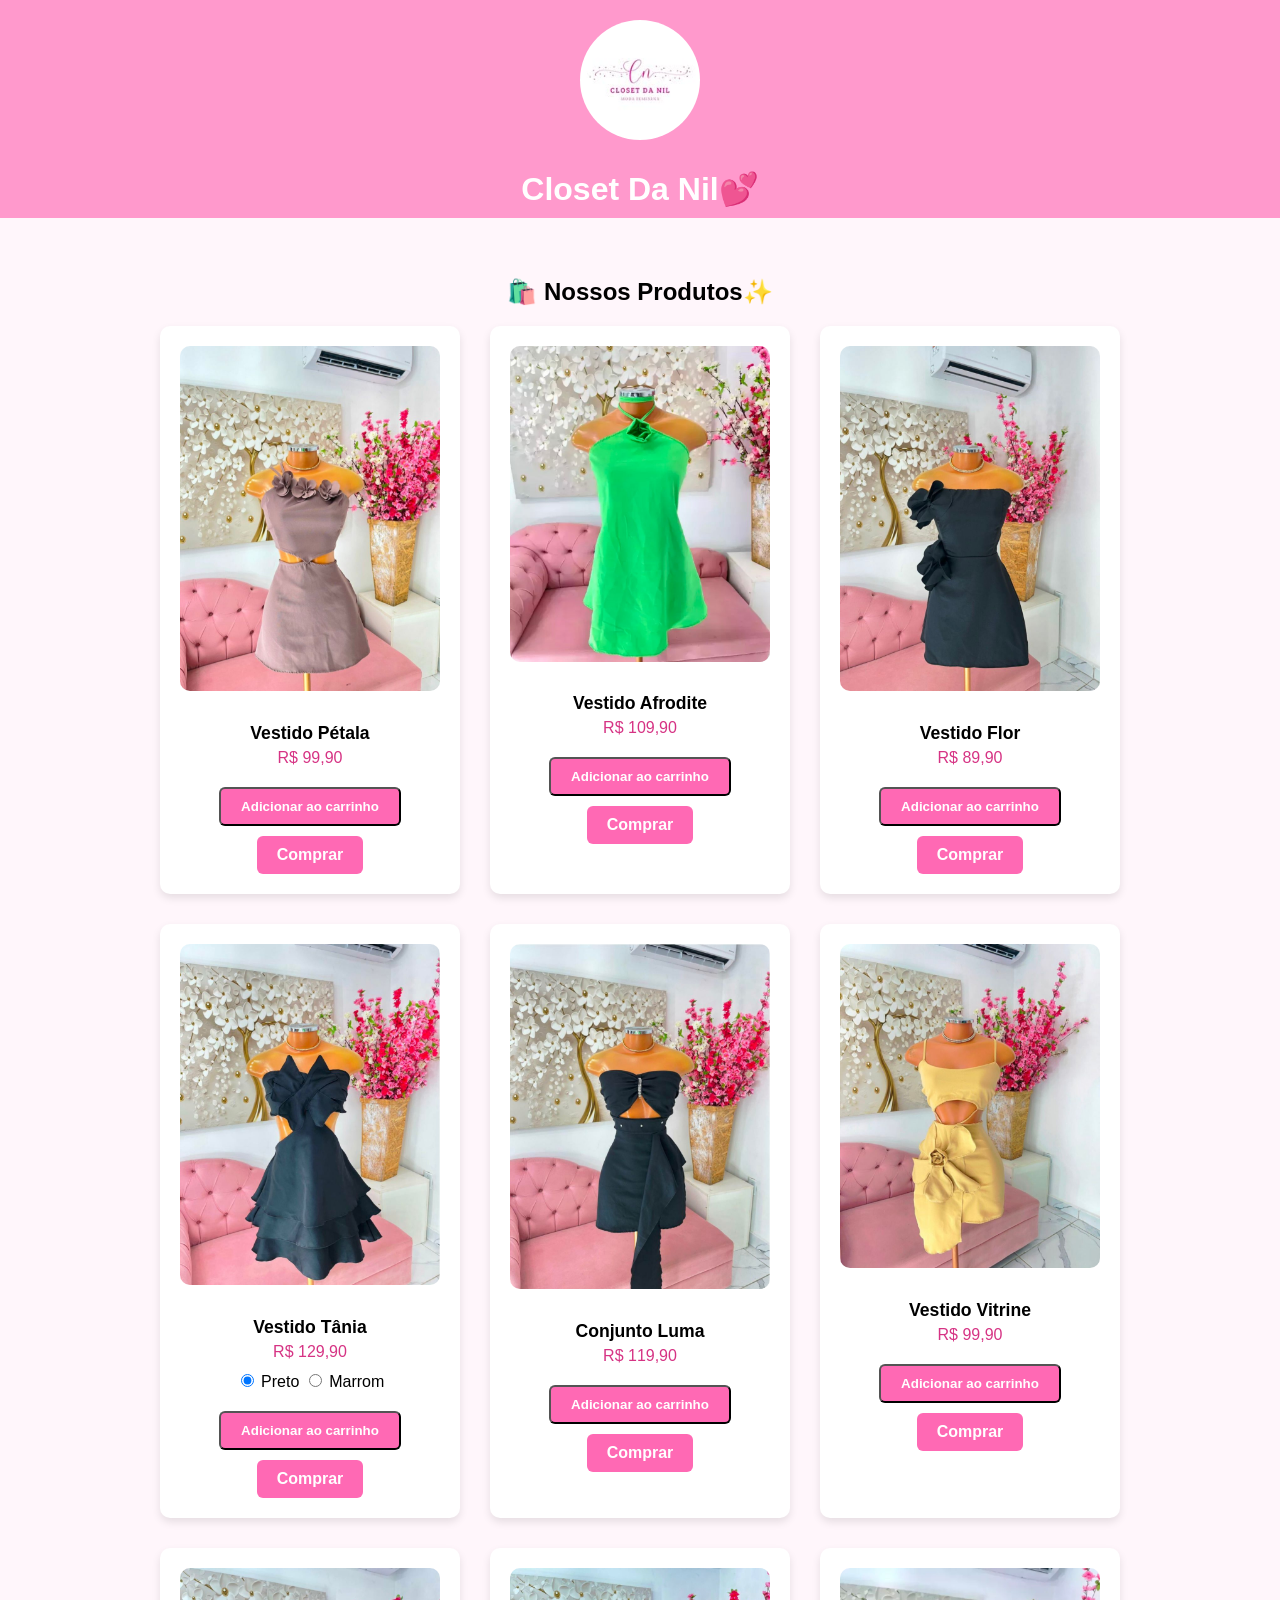
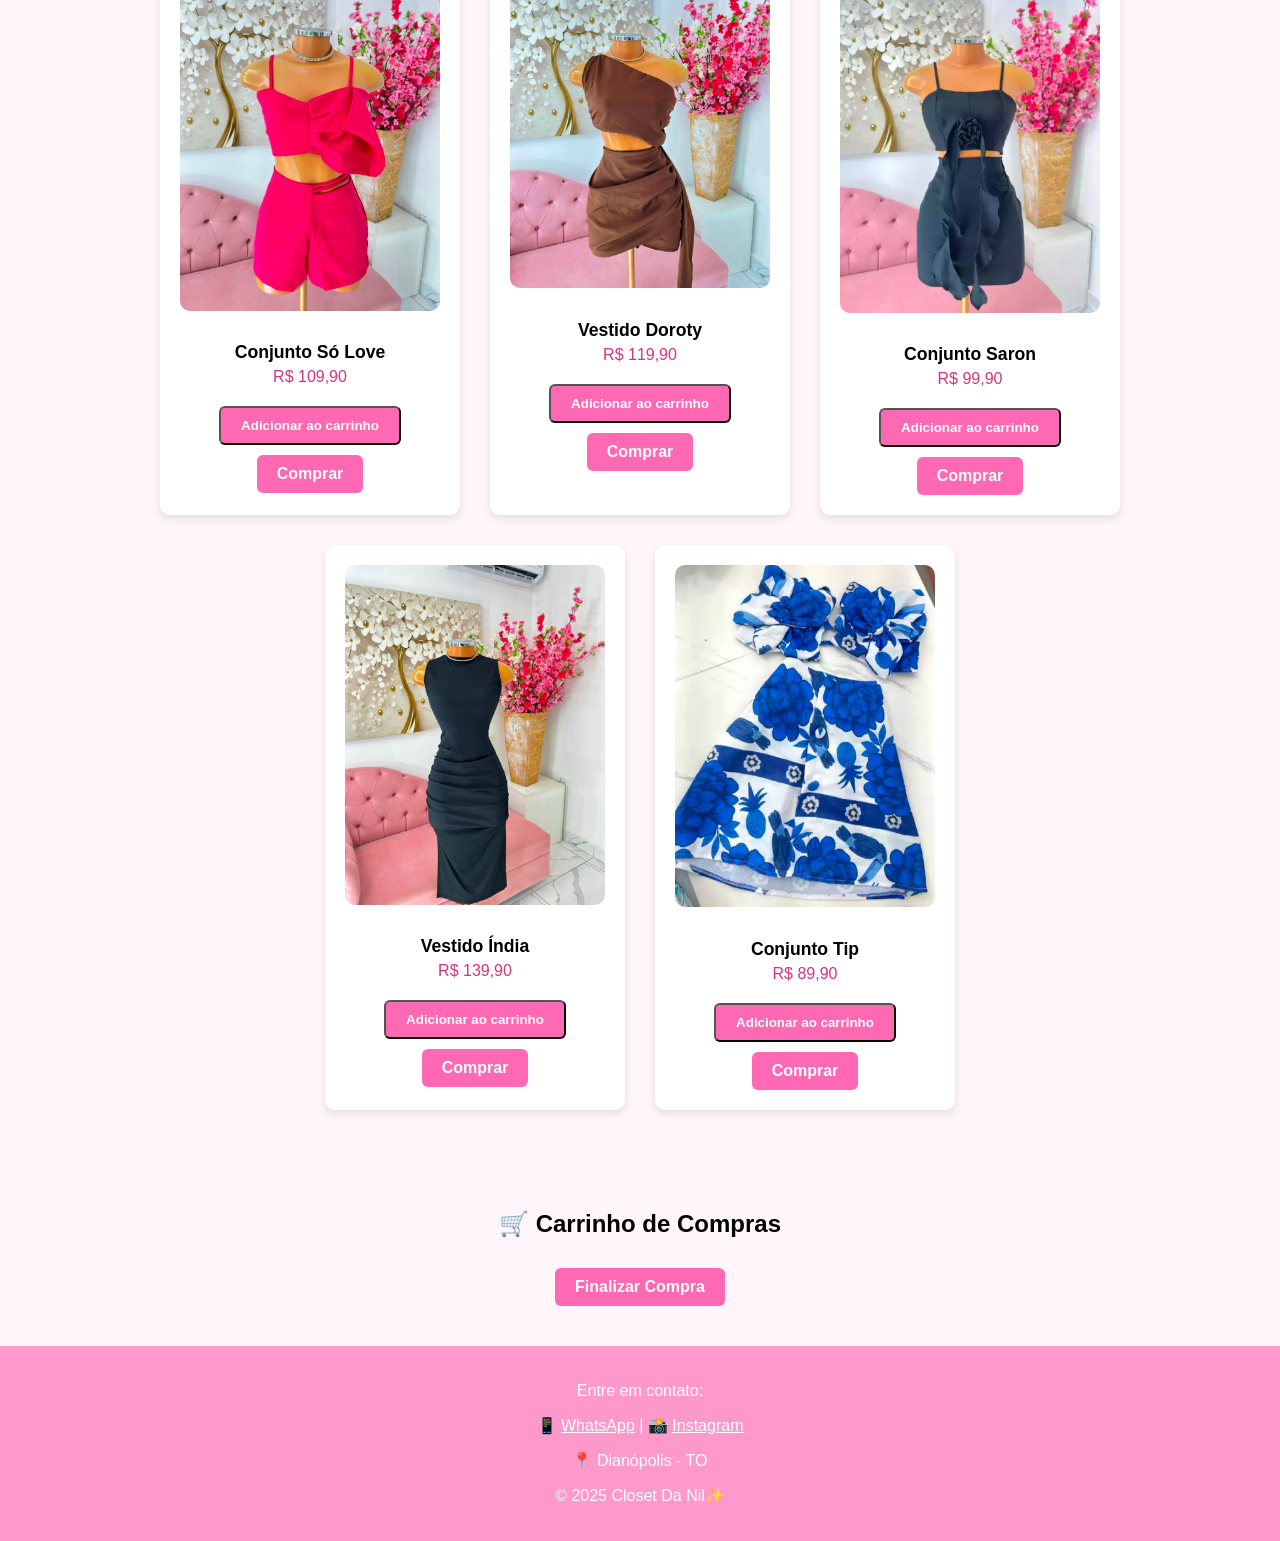
==== index.html @ 3c0770ed "Add files via upload" ====
<!DOCTYPE html>
<html lang="pt-BR">
  <header class="top-bar">
  <img src="closet.jpg" alt="Logo da Loja Rosê" class="logo">
</header>
<head>
  <meta charset="UTF-8">
  <meta name="viewport" content="width=device-width, initial-scale=1.0">
  <title>Loja Rosê</title>
  <link rel="stylesheet" href="styles.css">
  <script>
    let carrinho = [];


    function adicionarAoCarrinho(nome) {
      carrinho.push(nome);
      atualizarCarrinho();
    }

    function atualizarCarrinho() {
      const lista = document.getElementById("lista-carrinho");
      lista.innerHTML = "";
      carrinho.forEach(item => {
        const li = document.createElement("li");
        li.innerText = item;
        lista.appendChild(li);
      });

      const link = document.getElementById("finalizar-compra");
      const texto = encodeURIComponent("Olá!Quero finalizar a compra dos seguintes Produtos: " + carrinho.join(", "));
      link.href = "https://wa.me/5563992887772?text=" + texto;
    }

    function trocarImagemVestidoTania(cor) {
      const imagem = document.getElementById("imagem-tania");
      if (cor === 'preto') {
        imagem.setAttribute('src', 'vestido-tania-preto.jpg');
        imagem.setAttribute('alt', 'Vestido Tânia Preto');
      } else if (cor === 'marrom') {
        imagem.setAttribute('src', 'vestido-tania-marrom.jpg');
        imagem.setAttribute('alt', 'Vestido Tânia Marrom');
      }
    }
  </script>
</head>
<body>
  <header class="top-bar">
    <h1>Closet Da Nil💕 </h1>
  </header>

  <div class="section">
    <h2>🛍️ Nossos Produtos✨</h2>
    <div class="container">

      <div class="block">
        <img src="vestido pétala.jpg" alt="Vestido Pétala" class="block-image">
        <p>Vestido Pétala</p>
        <span class="preco">R$ 99,90</span>
        <button onclick="adicionarAoCarrinho('Vestido Pétala')" class="buy-button">Adicionar ao carrinho</button><br>
        <a class="buy-button" href="https://wa.me/5563992887772?text=Olá! Quero comprar o Vestido Pétala." target="_blank">Comprar</a>
      </div>

      <div class="block">
        <img src="vestido afrodite.jpg" alt="Vestido Afrodite" class="block-image">
        <p>Vestido Afrodite</p>
        <span class="preco">R$ 109,90</span>
        <button onclick="adicionarAoCarrinho('Vestido Afrodite')" class="buy-button">Adicionar ao carrinho</button><br>
        <a class="buy-button" href="https://wa.me/5563992887772?text=Olá! Quero comprar o Vestido Afrodite." target="_blank">Comprar</a>
      </div>

      <div class="block">
        <img src="vestido flor.jpg" alt="Vestido Flor" class="block-image">
        <p>Vestido Flor</p>
        <span class="preco">R$ 89,90</span>
        <button onclick="adicionarAoCarrinho('Vestido Flor')" class="buy-button">Adicionar ao carrinho</button><br>
        <a class="buy-button" href="https://wa.me/5563992887772?text=Olá! Quero comprar o Vestido Flor." target="_blank">Comprar</a>
      </div>

      <div class="block">
        <img src="vestido-tania-preto.jpg" alt="Vestido Tânia Preto" id="imagem-tania" class="block-image">
        <p>Vestido Tânia</p>
        <span class="preco">R$ 129,90</span>
        <div class="opcoes-cor">
          <label><input type="radio" name="cor-tania" value="preto" checked onclick="trocarImagemVestidoTania('preto')"> Preto</label>
          <label><input type="radio" name="cor-tania" value="marrom" onclick="trocarImagemVestidoTania('marrom')"> Marrom</label>
        </div>
        <button onclick="adicionarAoCarrinho('Vestido Tânia')" class="buy-button">Adicionar ao carrinho</button><br>
        <a class="buy-button" href="https://wa.me/5563992887772?text=Olá! Quero comprar o Vestido Tânia. Qual cor está disponível?" target="_blank">Comprar</a>
      </div>

      <div class="block">
        <img src="conjunto luma.jpg" alt="Conjunto Luma" class="block-image">
        <p>Conjunto Luma</p>
        <span class="preco">R$ 119,90</span>
        <button onclick="adicionarAoCarrinho('Conjunto Luma')" class="buy-button">Adicionar ao carrinho</button><br>
        <a class="buy-button" href="https://wa.me/5563992887772?text=Olá! Quero comprar o Conjunto Luma." target="_blank">Comprar</a>
      </div>

      <div class="block">
        <img src="vestido vitrine.jpg" alt="Vestido Vitrine" class="block-image">
        <p>Vestido Vitrine</p>
        <span class="preco">R$ 99,90</span>
        <button onclick="adicionarAoCarrinho('Vestido Vitrine')" class="buy-button">Adicionar ao carrinho</button><br>
        <a class="buy-button" href="https://wa.me/5563992887772?text=Olá! Quero comprar o Vestido Vitrine." target="_blank">Comprar</a>
      </div>

      <div class="block">
  <img src="conjunto love.jpg" alt="Conjunto Só Love" class="block-image">
  <p>Conjunto Só Love</p>
  <span class="preco">R$ 109,90</span>
  <button onclick="adicionarAoCarrinho('Conjunto Só Love')" class="buy-button">Adicionar ao carrinho</button><br>
  <a class="buy-button" href="https://wa.me/5563992887772?text=Olá! Quero comprar o Conjunto Só Love." target="_blank">Comprar</a>
</div>

<div class="block">
  <img src="vestido doroty.jpg" alt="Vestido Doroty" class="block-image">
  <p>Vestido Doroty</p>
  <span class="preco">R$ 119,90</span>
  <button onclick="adicionarAoCarrinho('Vestido Doroty')" class="buy-button">Adicionar ao carrinho</button><br>
  <a class="buy-button" href="https://wa.me/5563992887772?text=Olá! Quero comprar o Vestido Doroty." target="_blank">Comprar</a>
</div>

<div class="block">
  <img src="conjunto saron.jpg" alt="Conjunto Saron" class="block-image">
  <p>Conjunto Saron</p>
  <span class="preco">R$ 99,90</span>
  <button onclick="adicionarAoCarrinho('Conjunto Saron')" class="buy-button">Adicionar ao carrinho</button><br>
  <a class="buy-button" href="https://wa.me/5563992887772?text=Olá! Quero comprar o Conjunto Saron." target="_blank">Comprar</a>
</div>

<div class="block">
  <img src="vestido india.jpg" alt="Vestido Índia" class="block-image">
  <p>Vestido Índia</p>
  <span class="preco">R$ 139,90</span>
  <button onclick="adicionarAoCarrinho('Vestido Índia')" class="buy-button">Adicionar ao carrinho</button><br>
  <a class="buy-button" href="https://wa.me/5563992887772?text=Olá! Quero comprar o Vestido Índia." target="_blank">Comprar</a>
</div>

<div class="block">
  <img src="conjunto tip.jpg" alt="Conjunto Tip" class="block-image">
  <p>Conjunto Tip</p>
  <span class="preco">R$ 89,90</span>
  <button onclick="adicionarAoCarrinho('Conjunto Tip')" class="buy-button">Adicionar ao carrinho</button><br>
  <a class="buy-button" href="https://wa.me/5563992887772?text=Olá! Quero comprar o Conjunto Tip." target="_blank">Comprar</a>
</div>

    </div>
  </div>

  <div class="section">
    <h2>🛒 Carrinho de Compras</h2>
    <ul id="lista-carrinho" style="list-style: none; padding: 0; margin-bottom: 20px;"></ul>
    <a id="finalizar-compra" class="buy-button" href="#" target="_blank">Finalizar Compra</a>
  </div>

  <footer class="footer">
    <p>Entre em contato:</p>
    <p>
      📱 <a href="https://wa.me/5563992887772" target="_blank">WhatsApp</a> |
      📸 <a href="https://instagram.com/_closetdanil/" target="_blank">Instagram</a>
    </p>
    <p>📍 Dianópolis - TO</p>
    <p>&copy; 2025 Closet Da Nil✨</p>
  </footer>
</body>
</html>
---- styles.css ----
body {
  font-family: Arial, sans-serif;
  background-color: #fff6fb;
  margin: 0;
  padding: 0;
}
.logo {
  width: 120px;
  height: 120px;
  border-radius: 50%;
  display: block;
  margin: 10px auto;
}
.top-bar {
  background-color: #ff99cc;
  padding: 10px;
  text-align: center;
}

.top-bar h1 {
  color: white;
  font-size: 2rem;
  margin: 0;
}

.section {
  padding: 40px 20px;
  text-align: center;
}

.container {
  display: flex;
  flex-wrap: wrap;
  justify-content: center;
  gap: 30px;
}

.block {
  background-color: white;
  border-radius: 10px;
  padding: 20px;
  width: 260px;
  box-shadow: 0 4px 8px rgba(0,0,0,0.1);
  text-align: center;
}

.block img {
  width: 100%;
  border-radius: 10px;
  margin-bottom: 10px;
}

.block p {
  font-weight: bold;
  font-size: 1.1rem;
  margin-bottom: 5px;
}

.preco {
  display: block;
  font-size: 1rem;
  color: #d63384;
  margin-bottom: 10px;
}

.opcoes-cor {
  margin-bottom: 10px;
}

.buy-button {
  display: inline-block;
  background-color: #ff69b4;
  color: white;
  padding: 10px 20px;
  text-decoration: none;
  border-radius: 6px;
  font-weight: bold;
  margin-top: 10px;
}

.buy-button:hover {
  background-color: #e055a0;
}

.footer {
  background-color: #ff99cc;
  color: white;
  padding: 20px;
  text-align: center;
}

.footer a {
  color: white;
  text-decoration: underline;
}
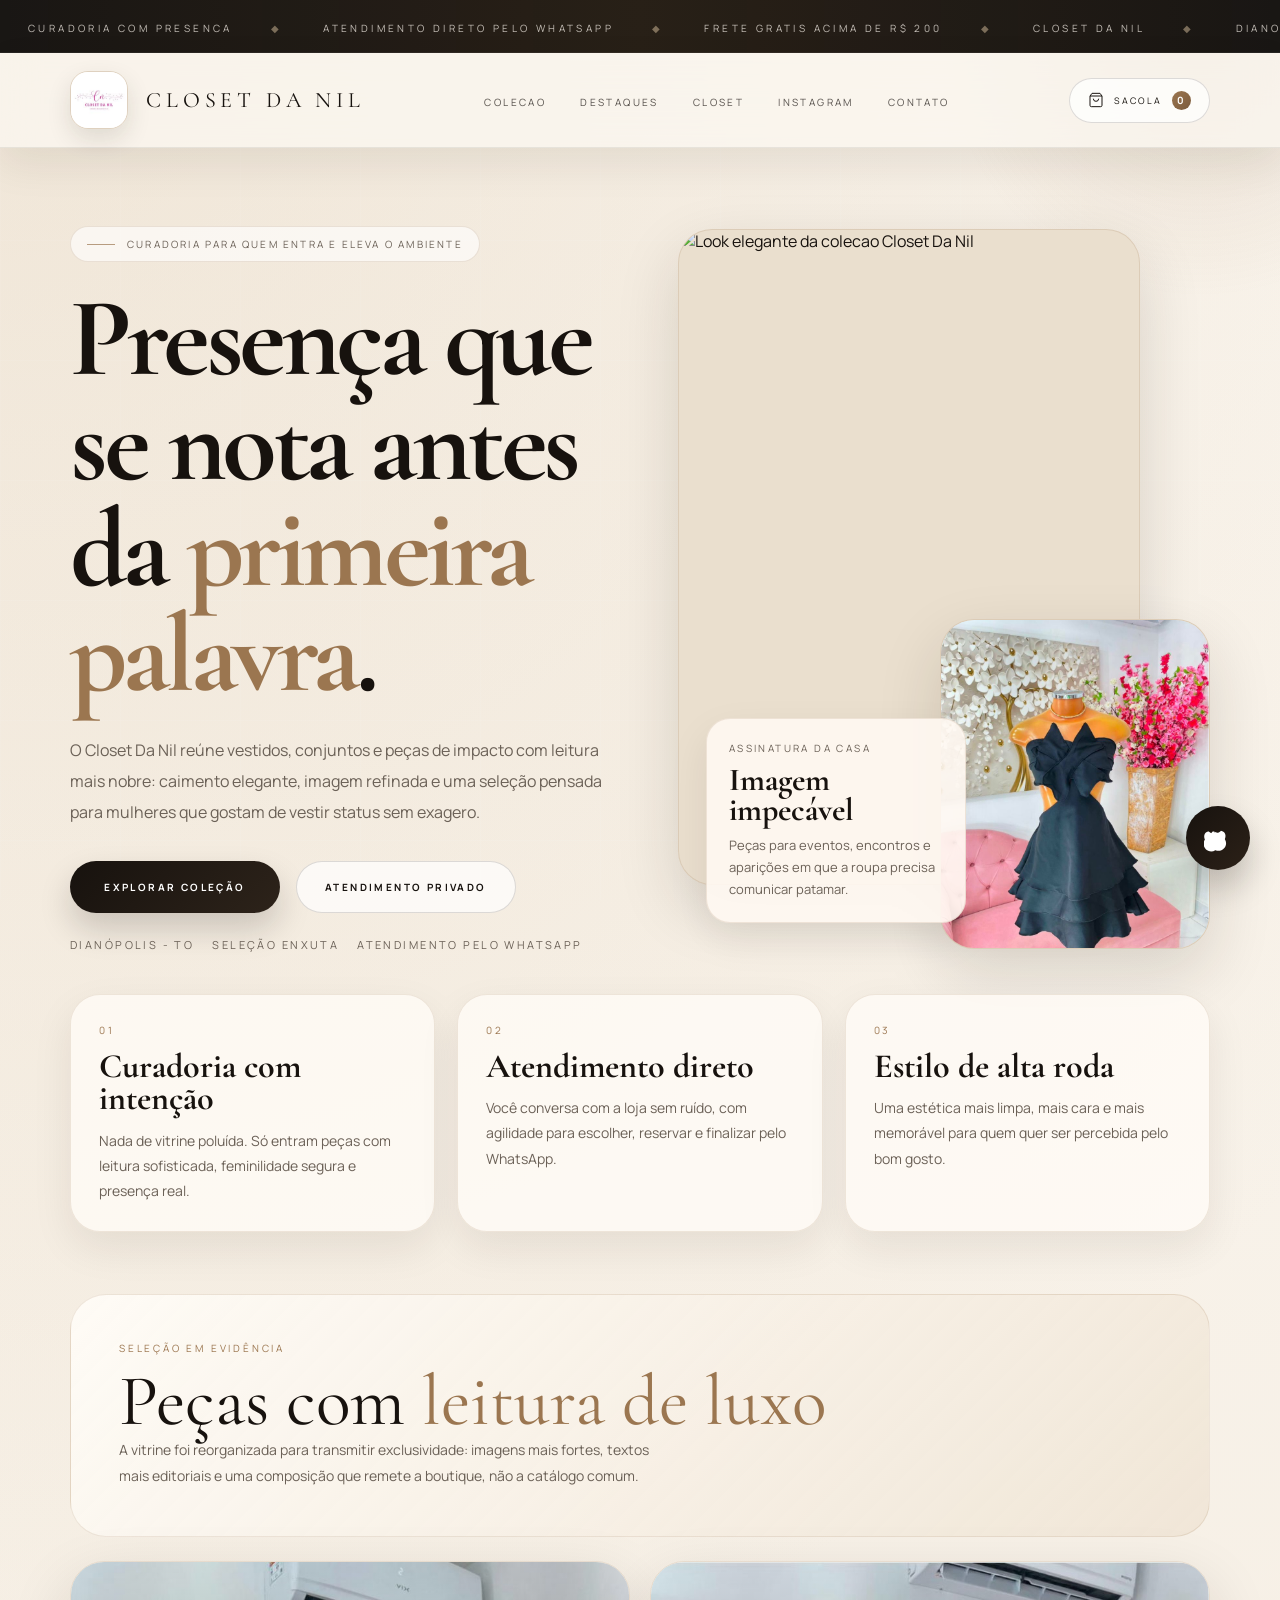
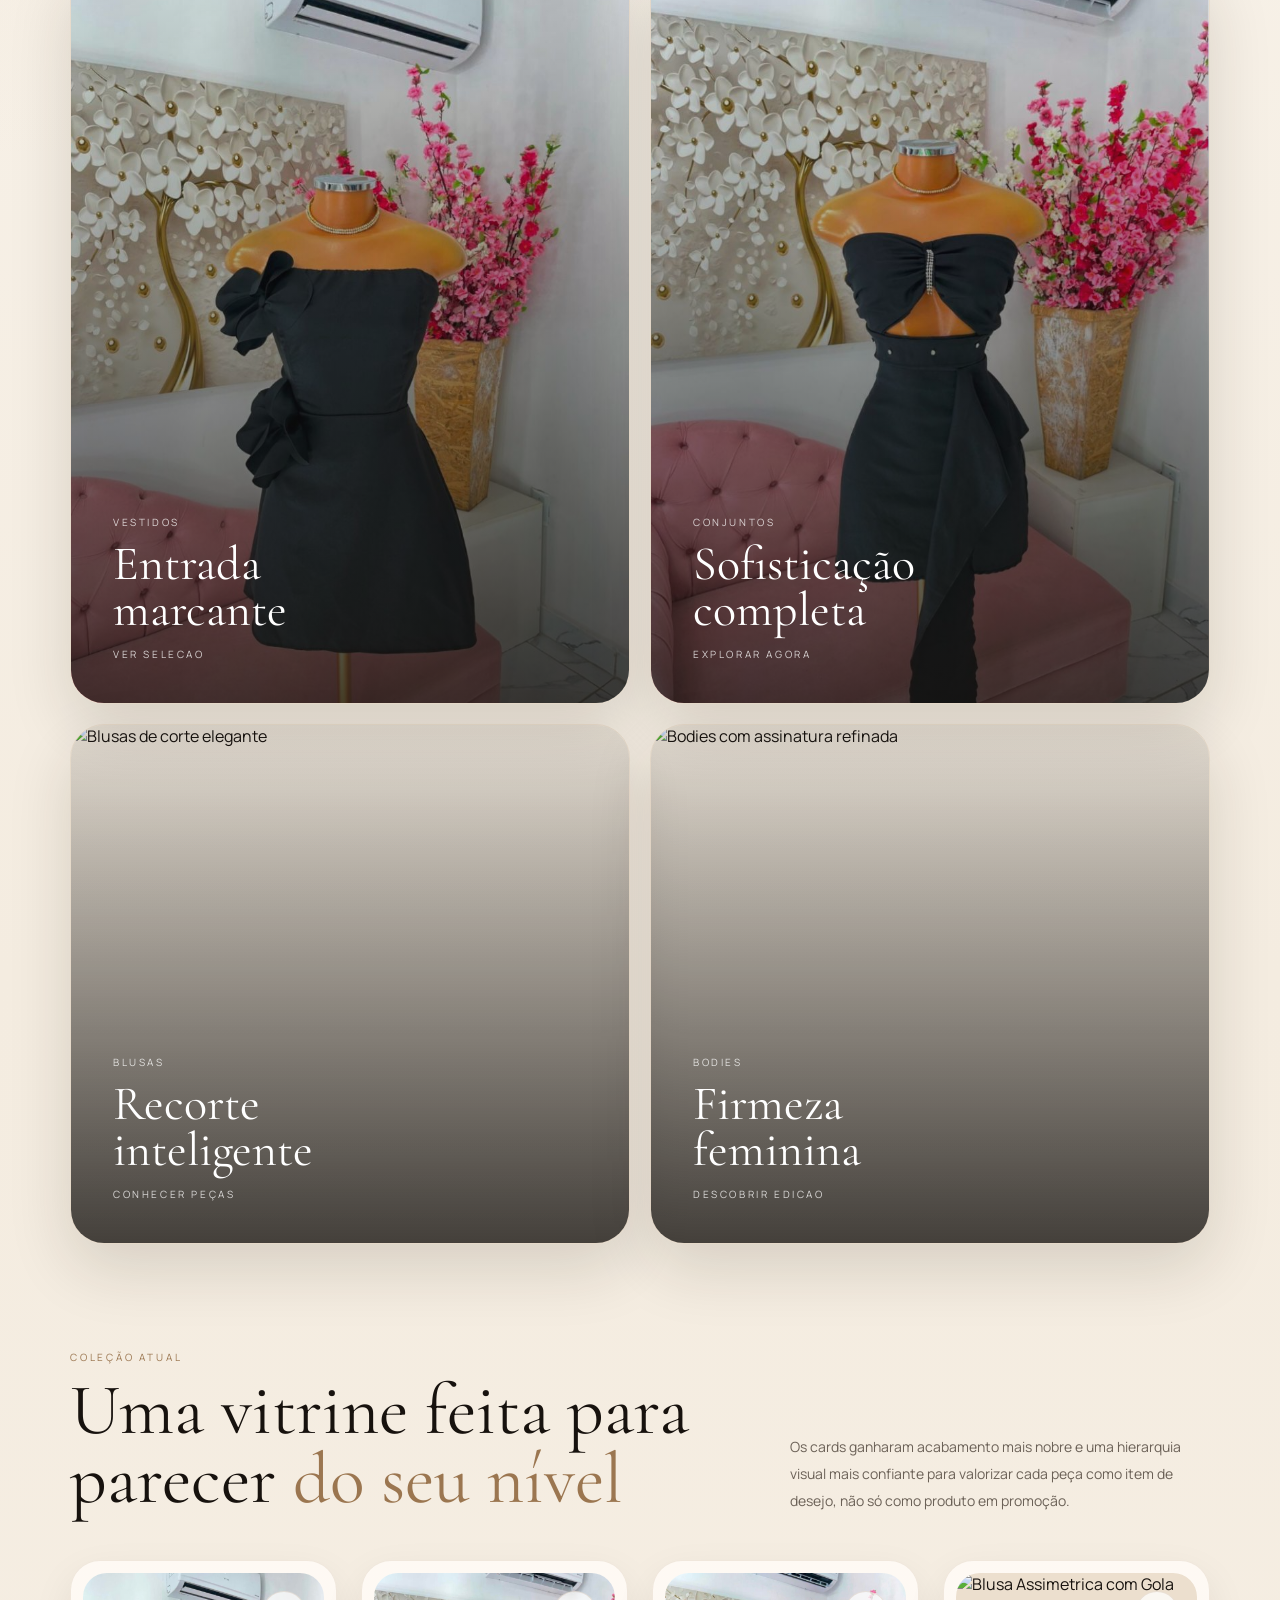
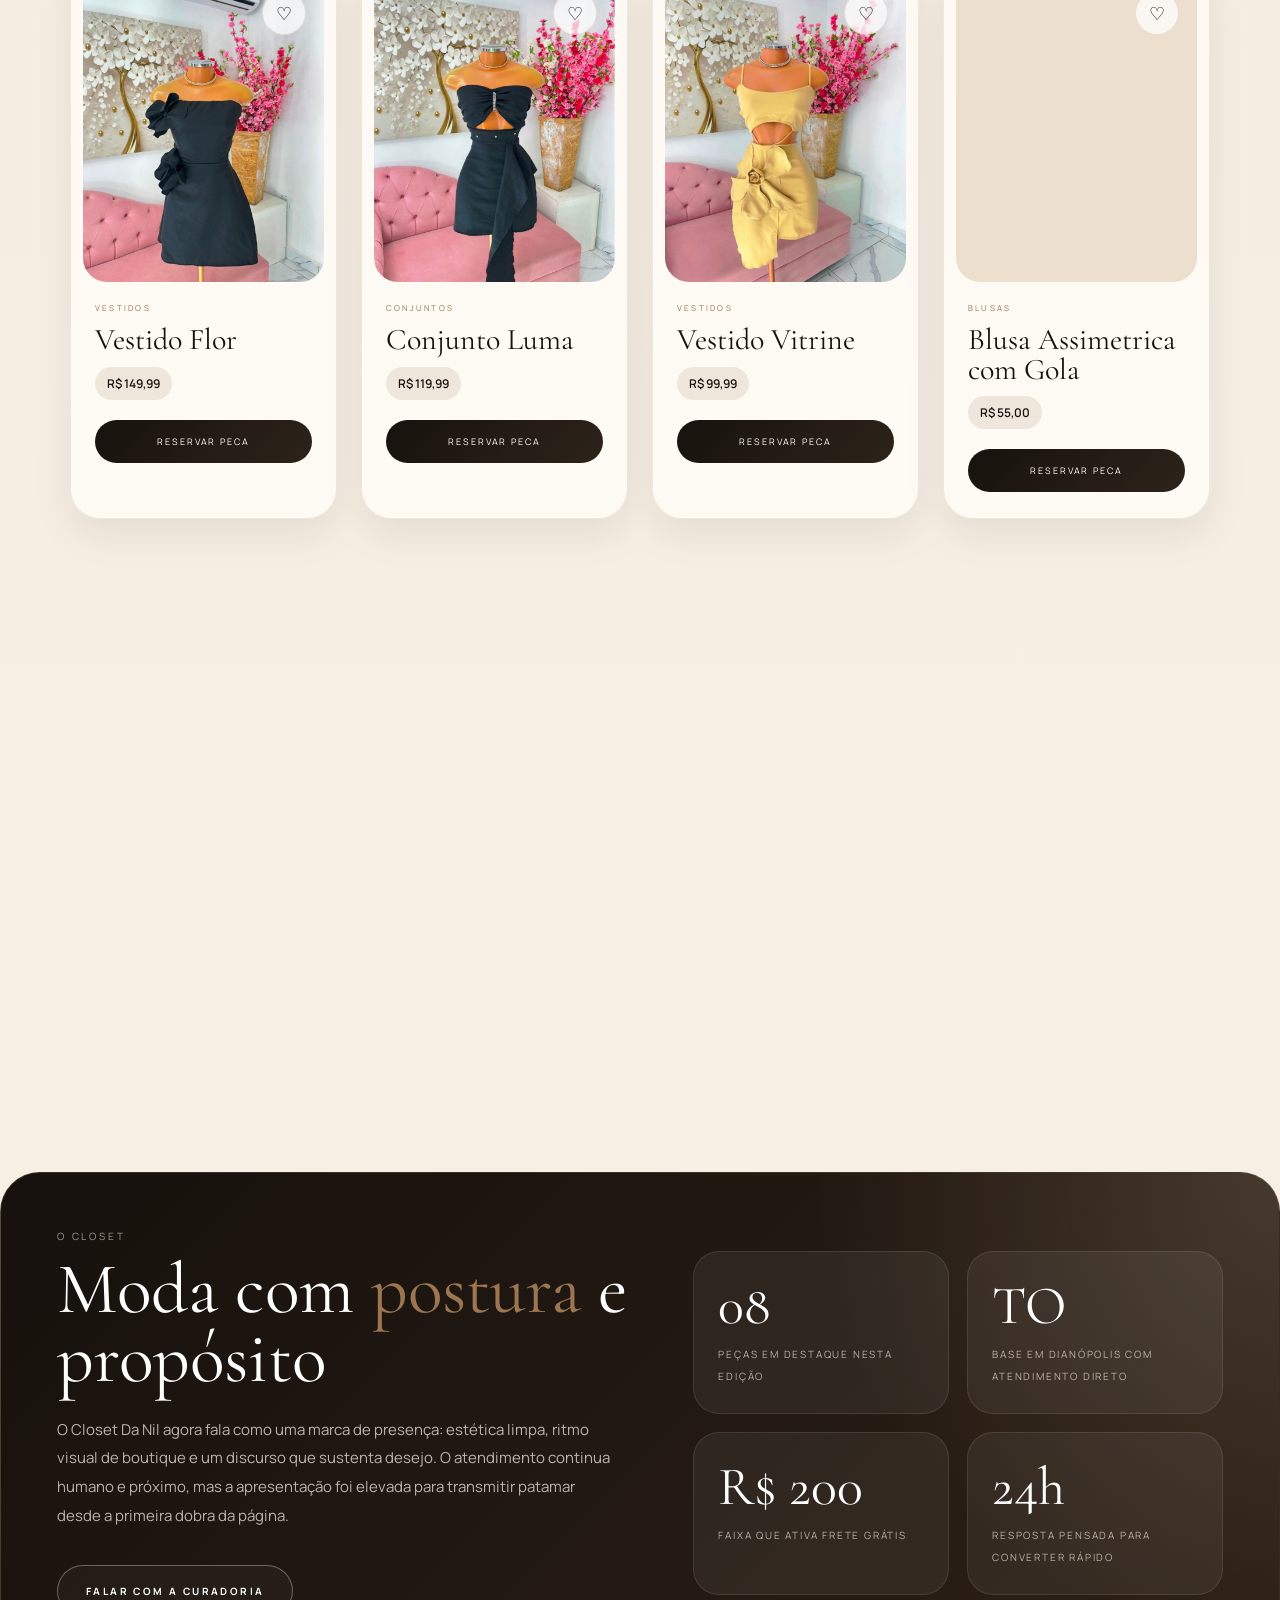
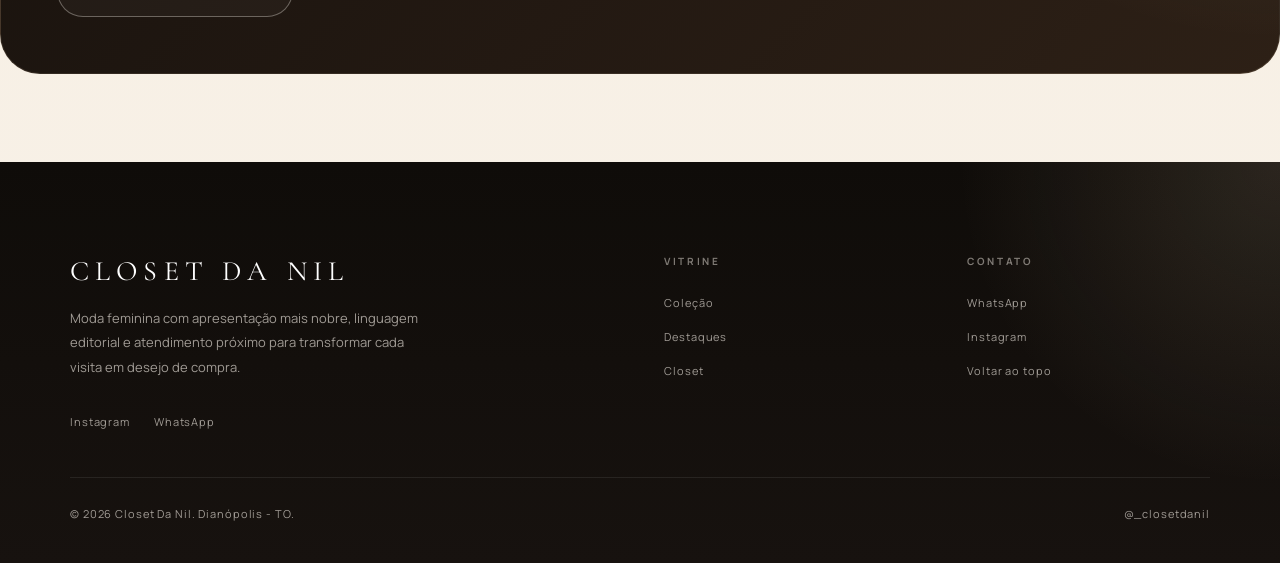
==== commit f856ecff: "Update index.html" ====
--- a/index.html
+++ b/index.html
@@ -1,166 +1,1616 @@
 <!DOCTYPE html>
 <html lang="pt-BR">
-  <header class="top-bar">
-  <img src="closet.jpg" alt="Logo da Loja Rosê" class="logo">
-</header>
 <head>
-  <meta charset="UTF-8">
-  <meta name="viewport" content="width=device-width, initial-scale=1.0">
-  <title>Loja Rosê</title>
-  <link rel="stylesheet" href="styles.css">
-  <script>
-    let carrinho = [];
-
-
-    function adicionarAoCarrinho(nome) {
-      carrinho.push(nome);
-      atualizarCarrinho();
+<meta charset="UTF-8">
+<meta name="viewport" content="width=device-width, initial-scale=1.0">
+<title>Closet Da Nil | Moda feminina com presenca</title>
+<link rel="preconnect" href="https://fonts.googleapis.com">
+<link rel="preconnect" href="https://fonts.gstatic.com" crossorigin>
+<link href="https://fonts.googleapis.com/css2?family=Cormorant+Garamond:wght@400;500;600;700&family=Manrope:wght@300;400;500;600;700;800&display=swap" rel="stylesheet">
+<style>
+  :root {
+    --ivory: #f7f1e8;
+    --ivory-strong: #eee2d1;
+    --champagne: #d7bf9d;
+    --bronze: #9b7650;
+    --bronze-soft: rgba(155, 118, 80, 0.14);
+    --ink: #17120e;
+    --muted: #6b6157;
+    --line: rgba(23, 18, 14, 0.12);
+    --shadow: 0 24px 64px rgba(37, 26, 17, 0.14);
+    --shadow-soft: 0 16px 40px rgba(37, 26, 17, 0.08);
+    --nav-h: 92px;
+  }
+
+  * {
+    margin: 0;
+    padding: 0;
+    box-sizing: border-box;
+  }
+
+  html {
+    scroll-behavior: smooth;
+    scroll-padding-top: 110px;
+  }
+
+  body {
+    min-height: 100vh;
+    color: var(--ink);
+    font-family: 'Manrope', sans-serif;
+    background:
+      radial-gradient(circle at top left, rgba(215, 191, 157, 0.3), transparent 32%),
+      linear-gradient(180deg, #fbf7f1 0%, #f4ece0 48%, #f8f1e7 100%);
+    overflow-x: hidden;
+  }
+
+  body::before {
+    content: "";
+    position: fixed;
+    inset: 0;
+    background-image:
+      linear-gradient(rgba(255, 255, 255, 0.32) 1px, transparent 1px),
+      linear-gradient(90deg, rgba(255, 255, 255, 0.32) 1px, transparent 1px);
+    background-size: 120px 120px;
+    opacity: 0.22;
+    pointer-events: none;
+    z-index: -2;
+  }
+
+  body::after {
+    content: "";
+    position: fixed;
+    top: -220px;
+    right: -180px;
+    width: 520px;
+    height: 520px;
+    border-radius: 50%;
+    background: radial-gradient(circle, rgba(155, 118, 80, 0.16) 0%, rgba(155, 118, 80, 0) 70%);
+    pointer-events: none;
+    z-index: -1;
+  }
+
+  img {
+    display: block;
+    max-width: 100%;
+  }
+
+  a {
+    color: inherit;
+  }
+
+  button {
+    font: inherit;
+  }
+
+  .marquee-wrap {
+    overflow: hidden;
+    padding: 15px 0;
+    background:
+      linear-gradient(90deg, rgba(255, 255, 255, 0.03), rgba(155, 118, 80, 0.16), rgba(255, 255, 255, 0.03)),
+      #120f0c;
+    border-bottom: 1px solid rgba(255, 255, 255, 0.06);
+    white-space: nowrap;
+  }
+
+  .marquee-track {
+    display: inline-block;
+    animation: marquee 32s linear infinite;
+  }
+
+  .marquee-track span {
+    margin: 0 28px;
+    text-transform: uppercase;
+    letter-spacing: 0.34em;
+    font-size: 10px;
+    color: rgba(247, 241, 232, 0.76);
+  }
+
+  .marquee-track .dot {
+    margin: 0 10px;
+    color: rgba(215, 191, 157, 0.5);
+  }
+
+  @keyframes marquee {
+    from { transform: translateX(0); }
+    to { transform: translateX(-50%); }
+  }
+
+  nav {
+    position: sticky;
+    top: 0;
+    z-index: 30;
+    display: flex;
+    align-items: center;
+    justify-content: space-between;
+    gap: 24px;
+    min-height: var(--nav-h);
+    padding: 18px 70px;
+    backdrop-filter: blur(18px);
+    background: rgba(251, 247, 241, 0.75);
+    border-bottom: 1px solid rgba(23, 18, 14, 0.08);
+    box-shadow: 0 16px 40px rgba(37, 26, 17, 0.08);
+  }
+
+  .nav-logo-wrap {
+    display: flex;
+    align-items: center;
+    gap: 18px;
+    text-decoration: none;
+  }
+
+  .logo-img {
+    width: 58px;
+    height: 58px;
+    object-fit: cover;
+    border-radius: 18px;
+    border: 1px solid rgba(155, 118, 80, 0.28);
+    box-shadow: 0 10px 24px rgba(37, 26, 17, 0.12);
+  }
+
+  .logo-text {
+    font-family: 'Cormorant Garamond', serif;
+    font-size: 22px;
+    letter-spacing: 0.22em;
+  }
+
+  .nav-links {
+    display: flex;
+    align-items: center;
+    gap: 34px;
+    list-style: none;
+  }
+
+  .nav-links a {
+    position: relative;
+    text-decoration: none;
+    text-transform: uppercase;
+    letter-spacing: 0.24em;
+    font-size: 10px;
+    color: rgba(23, 18, 14, 0.72);
+  }
+
+  .nav-links a::after {
+    content: "";
+    position: absolute;
+    left: 0;
+    bottom: -9px;
+    width: 100%;
+    height: 1px;
+    transform: scaleX(0);
+    transform-origin: left;
+    background: linear-gradient(90deg, transparent, var(--bronze), transparent);
+    transition: transform 0.35s ease;
+  }
+
+  .nav-links a:hover::after {
+    transform: scaleX(1);
+  }
+
+  .nav-menu-btn {
+    display: none;
+    width: 46px;
+    height: 46px;
+    border: 1px solid var(--line);
+    border-radius: 14px;
+    background: rgba(255, 255, 255, 0.72);
+    color: var(--ink);
+    cursor: pointer;
+  }
+
+  .cart-wrapper {
+    position: relative;
+  }
+
+  .cart-btn {
+    display: inline-flex;
+    align-items: center;
+    gap: 10px;
+    padding: 12px 18px;
+    border: 1px solid rgba(23, 18, 14, 0.14);
+    border-radius: 999px;
+    background: rgba(255, 255, 255, 0.72);
+    color: var(--ink);
+    text-transform: uppercase;
+    letter-spacing: 0.22em;
+    font-size: 9px;
+    cursor: pointer;
+  }
+
+  .cart-btn svg {
+    width: 16px;
+    height: 16px;
+  }
+
+  .badge {
+    display: inline-flex;
+    align-items: center;
+    justify-content: center;
+    min-width: 19px;
+    height: 19px;
+    padding: 0 5px;
+    border-radius: 999px;
+    background: linear-gradient(135deg, var(--bronze), #7b5a3b);
+    color: white;
+    font-size: 10px;
+    font-weight: 700;
+  }
+
+  .dropdown {
+    display: none;
+    position: absolute;
+    right: 0;
+    top: calc(100% + 14px);
+    width: min(420px, 92vw);
+    max-height: 72vh;
+    overflow-y: auto;
+    padding: 26px;
+    list-style: none;
+    border-radius: 28px;
+    border: 1px solid rgba(155, 118, 80, 0.22);
+    background: rgba(255, 252, 247, 0.97);
+    box-shadow: var(--shadow);
+  }
+
+  .dropdown-title {
+    display: block;
+    padding-bottom: 18px;
+    margin-bottom: 16px;
+    border-bottom: 1px solid rgba(23, 18, 14, 0.08);
+    text-transform: uppercase;
+    letter-spacing: 0.28em;
+    font-size: 10px;
+    font-weight: 700;
+  }
+
+  .dropdown li {
+    display: flex;
+    align-items: center;
+    gap: 14px;
+    margin: 10px 0;
+    padding: 14px;
+    border-radius: 18px;
+    background: rgba(155, 118, 80, 0.08);
+  }
+
+  .mini-img {
+    width: 56px;
+    height: 56px;
+    object-fit: cover;
+    border-radius: 14px;
+  }
+
+  .item-info {
+    flex: 1;
+    display: flex;
+    flex-direction: column;
+    gap: 4px;
+  }
+
+  .item-info span {
+    font-family: 'Cormorant Garamond', serif;
+    font-size: 22px;
+    line-height: 0.95;
+  }
+
+  .item-info small {
+    color: var(--muted);
+    font-size: 12px;
+  }
+
+  .remove-button {
+    border: none;
+    background: transparent;
+    color: var(--muted);
+    cursor: pointer;
+  }
+
+  .cart-total {
+    margin-top: 12px;
+    margin-bottom: 10px;
+    padding-top: 12px;
+    border-top: 1px solid rgba(23, 18, 14, 0.08);
+    justify-content: space-between;
+    background: transparent;
+  }
+
+  .cart-total strong {
+    text-transform: uppercase;
+    letter-spacing: 0.2em;
+    font-size: 10px;
+  }
+
+  .finalizar-btn {
+    width: 100%;
+    margin-top: 8px;
+    border: none;
+    border-radius: 999px;
+    padding: 16px;
+    background: linear-gradient(135deg, var(--ink), #2c2118);
+    color: white;
+    text-transform: uppercase;
+    letter-spacing: 0.22em;
+    font-size: 10px;
+    cursor: pointer;
+  }
+
+  .hero {
+    padding: 78px 70px 42px;
+  }
+
+  .hero-grid {
+    max-width: 1380px;
+    margin: 0 auto;
+    display: grid;
+    grid-template-columns: minmax(0, 1.02fr) minmax(360px, 0.98fr);
+    gap: 54px;
+    align-items: center;
+  }
+
+  .hero-kicker {
+    display: inline-flex;
+    align-items: center;
+    gap: 12px;
+    margin-bottom: 24px;
+    padding: 10px 16px;
+    border-radius: 999px;
+    border: 1px solid rgba(155, 118, 80, 0.18);
+    background: rgba(255, 255, 255, 0.62);
+    color: var(--muted);
+    text-transform: uppercase;
+    letter-spacing: 0.22em;
+    font-size: 10px;
+  }
+
+  .hero-kicker::before {
+    content: "";
+    width: 28px;
+    height: 1px;
+    background: rgba(155, 118, 80, 0.7);
+  }
+
+  .hero h1 {
+    font-family: 'Cormorant Garamond', serif;
+    font-size: clamp(64px, 9vw, 112px);
+    line-height: 0.94;
+    letter-spacing: -0.04em;
+    margin-bottom: 28px;
+  }
+
+  .hero h1 em {
+    font-style: normal;
+    color: var(--bronze);
+  }
+
+  .hero p {
+    max-width: 600px;
+    margin-bottom: 32px;
+    color: var(--muted);
+    font-size: 16px;
+    line-height: 1.95;
+  }
+
+  .hero-actions {
+    display: flex;
+    flex-wrap: wrap;
+    gap: 16px;
+    margin-bottom: 24px;
+  }
+
+  .btn-hero,
+  .btn-hero-secondary,
+  .btn-outline {
+    display: inline-flex;
+    align-items: center;
+    justify-content: center;
+    min-width: 210px;
+    padding: 18px 28px;
+    border-radius: 999px;
+    text-decoration: none;
+    text-transform: uppercase;
+    letter-spacing: 0.24em;
+    font-size: 10px;
+    font-weight: 700;
+  }
+
+  .btn-hero {
+    background: linear-gradient(135deg, var(--ink), #2d231a);
+    color: white;
+    box-shadow: 0 16px 32px rgba(23, 18, 14, 0.18);
+  }
+
+  .btn-hero-secondary {
+    border: 1px solid rgba(23, 18, 14, 0.14);
+    background: rgba(255, 255, 255, 0.7);
+    color: var(--ink);
+  }
+
+  .hero-signature {
+    display: flex;
+    flex-wrap: wrap;
+    gap: 18px;
+    text-transform: uppercase;
+    letter-spacing: 0.22em;
+    font-size: 11px;
+    color: var(--muted);
+  }
+
+  .hero-visual {
+    position: relative;
+    min-height: 720px;
+  }
+
+  .hero-frame {
+    position: absolute;
+    overflow: hidden;
+    border-radius: 34px;
+    border: 1px solid rgba(155, 118, 80, 0.18);
+    box-shadow: var(--shadow);
+    background: #eadfce;
+  }
+
+  .hero-frame img {
+    width: 100%;
+    height: 100%;
+    object-fit: cover;
+  }
+
+  .hero-frame-main {
+    inset: 0 70px 64px 0;
+  }
+
+  .hero-frame-accent {
+    right: 0;
+    bottom: 0;
+    width: 270px;
+    height: 330px;
+  }
+
+  .hero-note {
+    position: absolute;
+    left: 28px;
+    bottom: 26px;
+    max-width: 260px;
+    padding: 22px;
+    border-radius: 24px;
+    border: 1px solid rgba(155, 118, 80, 0.16);
+    background: rgba(255, 249, 242, 0.9);
+    box-shadow: var(--shadow-soft);
+  }
+
+  .hero-note-label {
+    margin-bottom: 10px;
+    text-transform: uppercase;
+    letter-spacing: 0.24em;
+    font-size: 10px;
+    color: var(--muted);
+  }
+
+  .hero-note strong {
+    display: block;
+    margin-bottom: 8px;
+    font-family: 'Cormorant Garamond', serif;
+    font-size: 32px;
+    line-height: 0.95;
+  }
+
+  .hero-note p {
+    margin: 0;
+    font-size: 13px;
+    line-height: 1.7;
+  }
+
+  .house-strip,
+  .panels-section,
+  .products-section,
+  footer {
+    padding-left: 70px;
+    padding-right: 70px;
+  }
+
+  .house-strip {
+    padding-bottom: 38px;
+  }
+
+  .house-grid {
+    max-width: 1380px;
+    margin: 0 auto;
+    display: grid;
+    grid-template-columns: repeat(3, minmax(0, 1fr));
+    gap: 22px;
+  }
+
+  .house-card {
+    padding: 28px;
+    border-radius: 30px;
+    border: 1px solid rgba(155, 118, 80, 0.16);
+    background: rgba(255, 252, 247, 0.8);
+    box-shadow: var(--shadow-soft);
+  }
+
+  .house-card span {
+    display: block;
+    margin-bottom: 14px;
+    text-transform: uppercase;
+    letter-spacing: 0.26em;
+    font-size: 10px;
+    color: var(--bronze);
+  }
+
+  .house-card h3 {
+    margin-bottom: 12px;
+    font-family: 'Cormorant Garamond', serif;
+    font-size: 34px;
+    line-height: 0.96;
+  }
+
+  .house-card p {
+    color: var(--muted);
+    font-size: 14px;
+    line-height: 1.8;
+  }
+
+  .section-intro,
+  .products-heading,
+  .brand-banner,
+  .footer-grid,
+  .footer-bottom,
+  .panels-grid,
+  .container {
+    max-width: 1380px;
+    margin-left: auto;
+    margin-right: auto;
+  }
+
+  .section-intro {
+    margin-bottom: 24px;
+    padding: 46px 48px;
+    border-radius: 36px;
+    border: 1px solid rgba(155, 118, 80, 0.16);
+    background: linear-gradient(135deg, rgba(255, 252, 247, 0.92), rgba(238, 226, 209, 0.72));
+  }
+
+  .section-label {
+    margin-bottom: 12px;
+    text-transform: uppercase;
+    letter-spacing: 0.28em;
+    font-size: 10px;
+    color: var(--bronze);
+  }
+
+  .section-title {
+    font-family: 'Cormorant Garamond', serif;
+    font-size: clamp(46px, 6vw, 72px);
+    line-height: 0.96;
+  }
+
+  .section-title em {
+    font-style: normal;
+    color: var(--bronze);
+  }
+
+  .section-copy,
+  .products-intro {
+    max-width: 540px;
+    color: var(--muted);
+    font-size: 14px;
+    line-height: 1.9;
+  }
+
+  .panels-section {
+    padding-top: 24px;
+  }
+
+  .panels-grid {
+    display: grid;
+    grid-template-columns: repeat(2, minmax(0, 1fr));
+    gap: 20px;
+  }
+
+  .panel-item {
+    position: relative;
+    min-height: 520px;
+    overflow: hidden;
+    border-radius: 34px;
+    border: 1px solid rgba(155, 118, 80, 0.16);
+    box-shadow: var(--shadow);
+    text-decoration: none;
+  }
+
+  .panel-image {
+    width: 100%;
+    height: 100%;
+    object-fit: cover;
+    transition: transform 0.7s ease;
+  }
+
+  .panel-item:hover .panel-image {
+    transform: scale(1.05);
+  }
+
+  .panel-content {
+    position: absolute;
+    inset: 0;
+    display: flex;
+    flex-direction: column;
+    justify-content: flex-end;
+    padding: 42px;
+    background: linear-gradient(180deg, rgba(18, 15, 12, 0.08) 0%, rgba(18, 15, 12, 0.78) 100%);
+  }
+
+  .panel-tag,
+  .panel-cta {
+    text-transform: uppercase;
+    letter-spacing: 0.26em;
+    font-size: 10px;
+    color: rgba(255, 255, 255, 0.78);
+  }
+
+  .panel-title {
+    margin: 12px 0 14px;
+    font-family: 'Cormorant Garamond', serif;
+    font-size: 48px;
+    line-height: 0.96;
+    color: white;
+  }
+
+  .products-section {
+    padding-top: 106px;
+    padding-bottom: 100px;
+  }
+
+  .products-heading {
+    display: grid;
+    grid-template-columns: minmax(0, 1fr) minmax(280px, 420px);
+    gap: 28px;
+    align-items: end;
+    margin-bottom: 46px;
+  }
+
+  .container {
+    display: grid;
+    grid-template-columns: repeat(4, minmax(0, 1fr));
+    gap: 24px;
+  }
+
+  .block {
+    overflow: hidden;
+    border-radius: 30px;
+    border: 1px solid rgba(155, 118, 80, 0.14);
+    background: rgba(255, 252, 247, 0.84);
+    box-shadow: var(--shadow-soft);
+  }
+
+  .img-wrap {
+    position: relative;
+    margin: 12px;
+    border-radius: 24px;
+    overflow: hidden;
+    aspect-ratio: 0.78;
+    background: #ecdfce;
+  }
+
+  .img-wrap img {
+    width: 100%;
+    height: 100%;
+    object-fit: cover;
+    cursor: pointer;
+  }
+
+  .wishlist-float {
+    position: absolute;
+    top: 18px;
+    right: 18px;
+    display: flex;
+    align-items: center;
+    justify-content: center;
+    width: 44px;
+    height: 44px;
+    border-radius: 50%;
+    border: 1px solid rgba(155, 118, 80, 0.18);
+    background: rgba(255, 255, 255, 0.74);
+    font-size: 18px;
+  }
+
+  .block-info {
+    padding: 8px 24px 26px;
+  }
+
+  .block-category {
+    margin-bottom: 12px;
+    text-transform: uppercase;
+    letter-spacing: 0.28em;
+    font-size: 8px;
+    color: var(--bronze);
+  }
+
+  .block p {
+    margin-bottom: 12px;
+    font-family: 'Cormorant Garamond', serif;
+    font-size: 30px;
+    line-height: 0.98;
+    cursor: pointer;
+  }
+
+  .preco {
+    display: inline-flex;
+    margin-bottom: 20px;
+    padding: 8px 12px;
+    border-radius: 999px;
+    background: var(--bronze-soft);
+    font-size: 12px;
+    font-weight: 600;
+  }
+
+  .buy-button {
+    width: 100%;
+    border: none;
+    border-radius: 999px;
+    padding: 15px;
+    background: linear-gradient(135deg, var(--ink), #2d231a);
+    color: white;
+    text-transform: uppercase;
+    letter-spacing: 0.22em;
+    font-size: 9px;
+    cursor: pointer;
+  }
+
+  .brand-banner {
+    display: grid;
+    grid-template-columns: minmax(0, 1fr) minmax(300px, 0.9fr);
+    gap: 48px;
+    align-items: center;
+    margin-bottom: 88px;
+    padding: 56px;
+    border-radius: 40px;
+    border: 1px solid rgba(215, 191, 157, 0.14);
+    background:
+      radial-gradient(circle at top right, rgba(215, 191, 157, 0.18), transparent 34%),
+      linear-gradient(135deg, #16110d 0%, #231912 56%, #2d2016 100%);
+  }
+
+  .brand-text .section-label {
+    color: rgba(247, 241, 232, 0.6);
+  }
+
+  .brand-text .section-title {
+    color: white;
+    margin-bottom: 22px;
+  }
+
+  .brand-text p {
+    max-width: 560px;
+    margin-bottom: 34px;
+    color: rgba(247, 241, 232, 0.72);
+    font-size: 15px;
+    line-height: 1.92;
+  }
+
+  .btn-outline {
+    border: 1px solid rgba(247, 241, 232, 0.34);
+    background: rgba(255, 255, 255, 0.03);
+    color: white;
+  }
+
+  .brand-stats {
+    display: grid;
+    grid-template-columns: 1fr 1fr;
+    gap: 18px;
+  }
+
+  .stat-card {
+    padding: 28px 24px;
+    border-radius: 26px;
+    border: 1px solid rgba(247, 241, 232, 0.1);
+    background: rgba(255, 249, 242, 0.06);
+  }
+
+  .stat-num {
+    display: block;
+    margin-bottom: 10px;
+    font-family: 'Cormorant Garamond', serif;
+    font-size: 54px;
+    line-height: 0.95;
+    color: white;
+  }
+
+  .stat-label {
+    color: rgba(247, 241, 232, 0.68);
+    text-transform: uppercase;
+    letter-spacing: 0.18em;
+    font-size: 10px;
+    line-height: 1.8;
+  }
+
+  .modal {
+    position: fixed;
+    inset: 0;
+    display: none;
+    align-items: center;
+    justify-content: center;
+    padding: 26px;
+    background: rgba(14, 10, 8, 0.64);
+    z-index: 50;
+  }
+
+  .modal.active {
+    display: flex;
+  }
+
+  .modal-content {
+    position: relative;
+    width: min(1120px, 100%);
+    display: grid;
+    grid-template-columns: minmax(320px, 0.95fr) minmax(0, 1fr);
+    gap: 34px;
+    padding: 28px;
+    border-radius: 36px;
+    border: 1px solid rgba(155, 118, 80, 0.18);
+    background: rgba(255, 251, 246, 0.98);
+    box-shadow: var(--shadow);
+  }
+
+  .modal-close {
+    position: absolute;
+    top: 18px;
+    right: 18px;
+    width: 42px;
+    height: 42px;
+    border: none;
+    border-radius: 50%;
+    background: rgba(23, 18, 14, 0.06);
+    font-size: 24px;
+    cursor: pointer;
+  }
+
+  .modal-image-container {
+    position: relative;
+    border-radius: 28px;
+    overflow: hidden;
+    background: #ecdfce;
+  }
+
+  .modal-image {
+    width: 100%;
+    height: 100%;
+    min-height: 520px;
+    object-fit: cover;
+  }
+
+  .modal-image-counter {
+    position: absolute;
+    left: 18px;
+    bottom: 18px;
+    padding: 10px 14px;
+    border-radius: 999px;
+    background: rgba(255, 249, 242, 0.82);
+    text-transform: uppercase;
+    letter-spacing: 0.22em;
+    font-size: 10px;
+  }
+
+  .modal-info {
+    display: flex;
+    flex-direction: column;
+    justify-content: center;
+  }
+
+  .modal-category {
+    margin-bottom: 10px;
+    text-transform: uppercase;
+    letter-spacing: 0.28em;
+    font-size: 10px;
+    color: var(--bronze);
+  }
+
+  .modal-title {
+    margin-bottom: 14px;
+    font-family: 'Cormorant Garamond', serif;
+    font-size: clamp(36px, 4vw, 56px);
+    line-height: 0.94;
+  }
+
+  .modal-price {
+    margin-bottom: 24px;
+    font-size: 20px;
+    font-weight: 700;
+  }
+
+  .modal-description {
+    margin-bottom: 24px;
+  }
+
+  .modal-description-title {
+    margin-bottom: 10px;
+    text-transform: uppercase;
+    letter-spacing: 0.24em;
+    font-size: 10px;
+    font-weight: 700;
+  }
+
+  .modal-description p {
+    color: var(--muted);
+    line-height: 1.85;
+  }
+
+  .modal-details {
+    display: grid;
+    gap: 10px;
+    margin-bottom: 28px;
+  }
+
+  .detail-row {
+    display: flex;
+    justify-content: space-between;
+    gap: 16px;
+    padding-bottom: 10px;
+    border-bottom: 1px solid rgba(23, 18, 14, 0.08);
+    color: var(--muted);
+    font-size: 14px;
+  }
+
+  .detail-row strong {
+    color: var(--ink);
+  }
+
+  .modal-actions {
+    display: flex;
+    gap: 14px;
+  }
+
+  .modal-add-btn,
+  .modal-wishlist-btn {
+    flex: 1;
+    border: none;
+    border-radius: 999px;
+    padding: 16px 18px;
+    text-transform: uppercase;
+    letter-spacing: 0.22em;
+    font-size: 10px;
+    cursor: pointer;
+  }
+
+  .modal-add-btn {
+    background: linear-gradient(135deg, var(--ink), #2d231a);
+    color: white;
+  }
+
+  .modal-wishlist-btn {
+    background: rgba(155, 118, 80, 0.08);
+    color: var(--ink);
+    border: 1px solid rgba(23, 18, 14, 0.1);
+  }
+
+  .whatsapp-floating {
+    position: fixed;
+    right: 30px;
+    bottom: 30px;
+    z-index: 25;
+    display: flex;
+    align-items: center;
+    justify-content: center;
+    width: 64px;
+    height: 64px;
+    border: none;
+    border-radius: 50%;
+    background: linear-gradient(135deg, var(--ink), #2c2118);
+    color: white;
+    box-shadow: 0 18px 32px rgba(23, 18, 14, 0.22);
+    cursor: pointer;
+  }
+
+  .whatsapp-floating svg {
+    width: 28px;
+    height: 28px;
+  }
+
+  .whatsapp-tooltip {
+    position: absolute;
+    right: 76px;
+    white-space: nowrap;
+    padding: 12px 14px;
+    border-radius: 14px;
+    background: rgba(23, 18, 14, 0.92);
+    color: white;
+    text-transform: uppercase;
+    letter-spacing: 0.2em;
+    font-size: 9px;
+    opacity: 0;
+    transform: translateX(8px);
+    transition: opacity 0.3s ease, transform 0.3s ease;
+  }
+
+  .whatsapp-floating:hover .whatsapp-tooltip {
+    opacity: 1;
+    transform: translateX(0);
+  }
+
+  footer {
+    padding-top: 92px;
+    padding-bottom: 42px;
+    background:
+      radial-gradient(circle at top right, rgba(215, 191, 157, 0.14), transparent 24%),
+      linear-gradient(180deg, #0f0c09 0%, #17120f 100%);
+    color: white;
+  }
+
+  .footer-grid {
+    display: grid;
+    grid-template-columns: 2.2fr 1fr 1fr;
+    gap: 60px;
+    padding-bottom: 48px;
+    border-bottom: 1px solid rgba(255, 255, 255, 0.08);
+  }
+
+  .logo-f {
+    display: block;
+    margin-bottom: 18px;
+    font-family: 'Cormorant Garamond', serif;
+    font-size: 28px;
+    letter-spacing: 0.22em;
+  }
+
+  .footer-brand p {
+    max-width: 360px;
+    color: rgba(247, 241, 232, 0.62);
+    font-size: 13px;
+    line-height: 1.9;
+  }
+
+  .footer-col h4 {
+    margin-bottom: 22px;
+    text-transform: uppercase;
+    letter-spacing: 0.26em;
+    font-size: 10px;
+    color: rgba(247, 241, 232, 0.48);
+  }
+
+  .footer-col ul {
+    list-style: none;
+  }
+
+  .footer-col li + li {
+    margin-top: 12px;
+  }
+
+  .footer-col a,
+  .footer-socials a,
+  .footer-bottom span {
+    text-decoration: none;
+    color: rgba(247, 241, 232, 0.62);
+    font-size: 11px;
+    letter-spacing: 0.08em;
+  }
+
+  .footer-socials {
+    display: flex;
+    gap: 24px;
+  }
+
+  .footer-bottom {
+    display: flex;
+    justify-content: space-between;
+    align-items: center;
+    gap: 20px;
+    padding-top: 28px;
+  }
+
+  .reveal {
+    opacity: 0;
+    transform: translateY(28px);
+    transition: opacity 0.75s ease, transform 0.75s ease;
+  }
+
+  .reveal.visible {
+    opacity: 1;
+    transform: translateY(0);
+  }
+
+  @media (max-width: 1100px) {
+    nav,
+    .hero,
+    .house-strip,
+    .panels-section,
+    .products-section,
+    footer {
+      padding-left: 24px;
+      padding-right: 24px;
     }
 
-    function atualizarCarrinho() {
-      const lista = document.getElementById("lista-carrinho");
-      lista.innerHTML = "";
-      carrinho.forEach(item => {
-        const li = document.createElement("li");
-        li.innerText = item;
-        lista.appendChild(li);
-      });
-
-      const link = document.getElementById("finalizar-compra");
-      const texto = encodeURIComponent("Olá!Quero finalizar a compra dos seguintes Produtos: " + carrinho.join(", "));
-      link.href = "https://wa.me/5563992887772?text=" + texto;
+    nav {
+      flex-wrap: wrap;
+      gap: 16px;
     }
 
-    function trocarImagemVestidoTania(cor) {
-      const imagem = document.getElementById("imagem-tania");
-      if (cor === 'preto') {
-        imagem.setAttribute('src', 'vestido-tania-preto.jpg');
-        imagem.setAttribute('alt', 'Vestido Tânia Preto');
-      } else if (cor === 'marrom') {
-        imagem.setAttribute('src', 'vestido-tania-marrom.jpg');
-        imagem.setAttribute('alt', 'Vestido Tânia Marrom');
-      }
+    .nav-menu-btn {
+      display: inline-block;
+      order: 2;
     }
-  </script>
+
+    .cart-wrapper {
+      margin-left: auto;
+      order: 3;
+    }
+
+    .nav-links {
+      order: 4;
+      width: 100%;
+      display: grid;
+      gap: 14px;
+      max-height: 0;
+      overflow: hidden;
+    }
+
+    nav.is-open .nav-links {
+      max-height: 260px;
+      padding: 12px 0 4px;
+    }
+
+    .hero-grid,
+    .products-heading,
+    .brand-banner,
+    .modal-content {
+      grid-template-columns: 1fr;
+    }
+
+    .hero-visual {
+      min-height: 620px;
+    }
+
+    .hero-frame-main {
+      inset: 0 44px 50px 0;
+    }
+
+    .house-grid,
+    .brand-stats,
+    .container {
+      grid-template-columns: repeat(2, minmax(0, 1fr));
+    }
+  }
+
+  @media (max-width: 760px) {
+    .logo-text { font-size: 16px; letter-spacing: 0.18em; }
+    .hero { padding-top: 52px; }
+    .hero h1 { font-size: clamp(50px, 18vw, 76px); }
+    .hero-actions,
+    .hero-signature,
+    .modal-actions,
+    .footer-bottom,
+    .footer-socials { flex-direction: column; align-items: flex-start; }
+    .btn-hero,
+    .btn-hero-secondary,
+    .btn-outline,
+    .modal-add-btn,
+    .modal-wishlist-btn { width: 100%; }
+    .hero-visual { min-height: 520px; }
+    .hero-frame-main { inset: 0 20px 40px 0; }
+    .hero-frame-accent { width: 180px; height: 220px; }
+    .hero-note { left: 16px; right: 16px; max-width: none; }
+    .house-grid,
+    .panels-grid,
+    .container,
+    .brand-stats,
+    .footer-grid { grid-template-columns: 1fr; }
+    .section-intro,
+    .brand-banner,
+    .modal-content { padding: 24px; }
+    .panel-item { min-height: 420px; }
+    .panel-title,
+    .block p { font-size: 36px; }
+    .whatsapp-floating { right: 18px; bottom: 18px; width: 58px; height: 58px; }
+    .whatsapp-tooltip { display: none; }
+  }
+</style>
 </head>
 <body>
-  <header class="top-bar">
-    <h1>Closet Da Nil💕 </h1>
-  </header>
-
-  <div class="section">
-    <h2>🛍️ Nossos Produtos✨</h2>
-    <div class="container">
-
-      <div class="block">
-        <img src="vestido pétala.jpg" alt="Vestido Pétala" class="block-image">
-        <p>Vestido Pétala</p>
-        <span class="preco">R$ 99,90</span>
-        <button onclick="adicionarAoCarrinho('Vestido Pétala')" class="buy-button">Adicionar ao carrinho</button><br>
-        <a class="buy-button" href="https://wa.me/5563992887772?text=Olá! Quero comprar o Vestido Pétala." target="_blank">Comprar</a>
+<div class="marquee-wrap">
+  <div class="marquee-track">
+    <span>Curadoria com presenca</span><span class="dot">◆</span>
+    <span>Atendimento direto pelo WhatsApp</span><span class="dot">◆</span>
+    <span>Frete gratis acima de R$ 200</span><span class="dot">◆</span>
+    <span>Closet Da Nil</span><span class="dot">◆</span>
+    <span>Dianopolis - TO</span><span class="dot">◆</span>
+    <span>Pecas para ocasioes memoraveis</span><span class="dot">◆</span>
+    <span>Curadoria com presenca</span><span class="dot">◆</span>
+    <span>Atendimento direto pelo WhatsApp</span><span class="dot">◆</span>
+    <span>Frete gratis acima de R$ 200</span><span class="dot">◆</span>
+    <span>Closet Da Nil</span><span class="dot">◆</span>
+    <span>Dianopolis - TO</span><span class="dot">◆</span>
+    <span>Pecas para ocasioes memoraveis</span><span class="dot">◆</span>
+  </div>
+</div>
+
+<nav id="topo">
+  <a href="#topo" class="nav-logo-wrap" aria-label="Voltar ao topo">
+    <img src="closet.jpg" alt="Logo Closet Da Nil" class="logo-img">
+    <span class="logo-text">CLOSET DA NIL</span>
+  </a>
+
+  <button class="nav-menu-btn" type="button" aria-label="Abrir menu" aria-expanded="false">
+    <span></span>
+  </button>
+
+  <ul class="nav-links">
+    <li><a href="#colecao">Colecao</a></li>
+    <li><a href="#destaques">Destaques</a></li>
+    <li><a href="#sobre">Closet</a></li>
+    <li><a href="https://instagram.com/_closetdanil/" target="_blank" rel="noreferrer">Instagram</a></li>
+    <li><a href="https://wa.me/5563992887772" target="_blank" rel="noreferrer">Contato</a></li>
+  </ul>
+
+  <div class="cart-wrapper">
+    <button class="cart-btn" type="button" onclick="toggleCarrinho()" aria-label="Abrir sacola">
+      <svg viewBox="0 0 24 24" fill="none" stroke="currentColor" stroke-width="1.5">
+        <path d="M6 2L3 6v14a2 2 0 0 0 2 2h14a2 2 0 0 0 2-2V6l-3-4z"></path>
+        <line x1="3" y1="6" x2="21" y2="6"></line>
+        <path d="M16 10a4 4 0 0 1-8 0"></path>
+      </svg>
+      <span>Sacola</span>
+      <span id="carrinho-count" class="badge">0</span>
+    </button>
+    <ul id="dropdown-carrinho" class="dropdown"></ul>
+  </div>
+</nav>
+
+<section class="hero">
+  <div class="hero-grid">
+    <div class="hero-copy reveal">
+      <div class="hero-kicker">Curadoria para quem entra e eleva o ambiente</div>
+      <h1>Presença que se nota antes da <em>primeira palavra</em>.</h1>
+      <p>O Closet Da Nil reúne vestidos, conjuntos e peças de impacto com leitura mais nobre: caimento elegante, imagem refinada e uma seleção pensada para mulheres que gostam de vestir status sem exagero.</p>
+      <div class="hero-actions">
+        <a href="#colecao" class="btn-hero">Explorar coleção</a>
+        <a href="https://wa.me/5563992887772" target="_blank" rel="noreferrer" class="btn-hero-secondary">Atendimento privado</a>
       </div>
-
-      <div class="block">
-        <img src="vestido afrodite.jpg" alt="Vestido Afrodite" class="block-image">
-        <p>Vestido Afrodite</p>
-        <span class="preco">R$ 109,90</span>
-        <button onclick="adicionarAoCarrinho('Vestido Afrodite')" class="buy-button">Adicionar ao carrinho</button><br>
-        <a class="buy-button" href="https://wa.me/5563992887772?text=Olá! Quero comprar o Vestido Afrodite." target="_blank">Comprar</a>
+      <div class="hero-signature">
+        <span>Dianópolis - TO</span>
+        <span>Seleção enxuta</span>
+        <span>Atendimento pelo WhatsApp</span>
       </div>
-
-      <div class="block">
-        <img src="vestido flor.jpg" alt="Vestido Flor" class="block-image">
-        <p>Vestido Flor</p>
-        <span class="preco">R$ 89,90</span>
-        <button onclick="adicionarAoCarrinho('Vestido Flor')" class="buy-button">Adicionar ao carrinho</button><br>
-        <a class="buy-button" href="https://wa.me/5563992887772?text=Olá! Quero comprar o Vestido Flor." target="_blank">Comprar</a>
+    </div>
+
+    <div class="hero-visual reveal">
+      <div class="hero-frame hero-frame-main">
+        <img src="body elegante.jpg" alt="Look elegante da colecao Closet Da Nil">
       </div>
-
-      <div class="block">
-        <img src="vestido-tania-preto.jpg" alt="Vestido Tânia Preto" id="imagem-tania" class="block-image">
-        <p>Vestido Tânia</p>
-        <span class="preco">R$ 129,90</span>
-        <div class="opcoes-cor">
-          <label><input type="radio" name="cor-tania" value="preto" checked onclick="trocarImagemVestidoTania('preto')"> Preto</label>
-          <label><input type="radio" name="cor-tania" value="marrom" onclick="trocarImagemVestidoTania('marrom')"> Marrom</label>
-        </div>
-        <button onclick="adicionarAoCarrinho('Vestido Tânia')" class="buy-button">Adicionar ao carrinho</button><br>
-        <a class="buy-button" href="https://wa.me/5563992887772?text=Olá! Quero comprar o Vestido Tânia. Qual cor está disponível?" target="_blank">Comprar</a>
+      <div class="hero-frame hero-frame-accent">
+        <img src="vestido-tania-preto.jpg" alt="Vestido preto sofisticado">
       </div>
-
-      <div class="block">
-        <img src="conjunto luma.jpg" alt="Conjunto Luma" class="block-image">
-        <p>Conjunto Luma</p>
-        <span class="preco">R$ 119,90</span>
-        <button onclick="adicionarAoCarrinho('Conjunto Luma')" class="buy-button">Adicionar ao carrinho</button><br>
-        <a class="buy-button" href="https://wa.me/5563992887772?text=Olá! Quero comprar o Conjunto Luma." target="_blank">Comprar</a>
+      <div class="hero-note">
+        <div class="hero-note-label">Assinatura da casa</div>
+        <strong>Imagem impecável</strong>
+        <p>Peças para eventos, encontros e aparições em que a roupa precisa comunicar patamar.</p>
       </div>
-
-      <div class="block">
-        <img src="vestido vitrine.jpg" alt="Vestido Vitrine" class="block-image">
-        <p>Vestido Vitrine</p>
-        <span class="preco">R$ 99,90</span>
-        <button onclick="adicionarAoCarrinho('Vestido Vitrine')" class="buy-button">Adicionar ao carrinho</button><br>
-        <a class="buy-button" href="https://wa.me/5563992887772?text=Olá! Quero comprar o Vestido Vitrine." target="_blank">Comprar</a>
-      </div>
-
-      <div class="block">
-  <img src="conjunto love.jpg" alt="Conjunto Só Love" class="block-image">
-  <p>Conjunto Só Love</p>
-  <span class="preco">R$ 109,90</span>
-  <button onclick="adicionarAoCarrinho('Conjunto Só Love')" class="buy-button">Adicionar ao carrinho</button><br>
-  <a class="buy-button" href="https://wa.me/5563992887772?text=Olá! Quero comprar o Conjunto Só Love." target="_blank">Comprar</a>
-</div>
-
-<div class="block">
-  <img src="vestido doroty.jpg" alt="Vestido Doroty" class="block-image">
-  <p>Vestido Doroty</p>
-  <span class="preco">R$ 119,90</span>
-  <button onclick="adicionarAoCarrinho('Vestido Doroty')" class="buy-button">Adicionar ao carrinho</button><br>
-  <a class="buy-button" href="https://wa.me/5563992887772?text=Olá! Quero comprar o Vestido Doroty." target="_blank">Comprar</a>
-</div>
-
-<div class="block">
-  <img src="conjunto saron.jpg" alt="Conjunto Saron" class="block-image">
-  <p>Conjunto Saron</p>
-  <span class="preco">R$ 99,90</span>
-  <button onclick="adicionarAoCarrinho('Conjunto Saron')" class="buy-button">Adicionar ao carrinho</button><br>
-  <a class="buy-button" href="https://wa.me/5563992887772?text=Olá! Quero comprar o Conjunto Saron." target="_blank">Comprar</a>
-</div>
-
-<div class="block">
-  <img src="vestido india.jpg" alt="Vestido Índia" class="block-image">
-  <p>Vestido Índia</p>
-  <span class="preco">R$ 139,90</span>
-  <button onclick="adicionarAoCarrinho('Vestido Índia')" class="buy-button">Adicionar ao carrinho</button><br>
-  <a class="buy-button" href="https://wa.me/5563992887772?text=Olá! Quero comprar o Vestido Índia." target="_blank">Comprar</a>
-</div>
-
-<div class="block">
-  <img src="conjunto tip.jpg" alt="Conjunto Tip" class="block-image">
-  <p>Conjunto Tip</p>
-  <span class="preco">R$ 89,90</span>
-  <button onclick="adicionarAoCarrinho('Conjunto Tip')" class="buy-button">Adicionar ao carrinho</button><br>
-  <a class="buy-button" href="https://wa.me/5563992887772?text=Olá! Quero comprar o Conjunto Tip." target="_blank">Comprar</a>
-</div>
-
     </div>
   </div>
-
-  <div class="section">
-    <h2>🛒 Carrinho de Compras</h2>
-    <ul id="lista-carrinho" style="list-style: none; padding: 0; margin-bottom: 20px;"></ul>
-    <a id="finalizar-compra" class="buy-button" href="#" target="_blank">Finalizar Compra</a>
+</section>
+
+<section class="house-strip">
+  <div class="house-grid">
+    <article class="house-card reveal">
+      <span>01</span>
+      <h3>Curadoria com intenção</h3>
+      <p>Nada de vitrine poluída. Só entram peças com leitura sofisticada, feminilidade segura e presença real.</p>
+    </article>
+    <article class="house-card reveal">
+      <span>02</span>
+      <h3>Atendimento direto</h3>
+      <p>Você conversa com a loja sem ruído, com agilidade para escolher, reservar e finalizar pelo WhatsApp.</p>
+    </article>
+    <article class="house-card reveal">
+      <span>03</span>
+      <h3>Estilo de alta roda</h3>
+      <p>Uma estética mais limpa, mais cara e mais memorável para quem quer ser percebida pelo bom gosto.</p>
+    </article>
   </div>
-
-  <footer class="footer">
-    <p>Entre em contato:</p>
-    <p>
-      📱 <a href="https://wa.me/5563992887772" target="_blank">WhatsApp</a> |
-      📸 <a href="https://instagram.com/_closetdanil/" target="_blank">Instagram</a>
-    </p>
-    <p>📍 Dianópolis - TO</p>
-    <p>&copy; 2025 Closet Da Nil✨</p>
-  </footer>
+</section>
+
+<section class="panels-section" id="destaques">
+  <div class="section-intro reveal">
+    <div class="section-label">Seleção em evidência</div>
+    <div class="section-title">Peças com <em>leitura de luxo</em></div>
+    <p class="section-copy">A vitrine foi reorganizada para transmitir exclusividade: imagens mais fortes, textos mais editoriais e uma composição que remete a boutique, não a catálogo comum.</p>
+  </div>
+
+  <div class="panels-grid">
+    <a href="#colecao" class="panel-item reveal">
+      <img src="vestido flor.jpg" alt="Vestidos de presenca" class="panel-image">
+      <div class="panel-content">
+        <div class="panel-tag">Vestidos</div>
+        <div class="panel-title">Entrada<br>marcante</div>
+        <div class="panel-cta">Ver selecao</div>
+      </div>
+    </a>
+
+    <a href="#colecao" class="panel-item reveal">
+      <img src="conjunto luma.jpg" alt="Conjuntos sofisticados" class="panel-image">
+      <div class="panel-content">
+        <div class="panel-tag">Conjuntos</div>
+      <div class="panel-title">Sofisticação<br>completa</div>
+        <div class="panel-cta">Explorar agora</div>
+      </div>
+    </a>
+
+    <a href="#colecao" class="panel-item reveal">
+      <img src="Blusa assimetrica com gola.jpg" alt="Blusas de corte elegante" class="panel-image">
+      <div class="panel-content">
+        <div class="panel-tag">Blusas</div>
+        <div class="panel-title">Recorte<br>inteligente</div>
+        <div class="panel-cta">Conhecer peças</div>
+      </div>
+    </a>
+
+    <a href="#colecao" class="panel-item reveal">
+      <img src="body elegante.jpg" alt="Bodies com assinatura refinada" class="panel-image">
+      <div class="panel-content">
+        <div class="panel-tag">Bodies</div>
+        <div class="panel-title">Firmeza<br>feminina</div>
+        <div class="panel-cta">Descobrir edicao</div>
+      </div>
+    </a>
+  </div>
+</section>
+
+<section class="products-section" id="colecao">
+  <div class="products-heading">
+    <div class="reveal">
+      <div class="section-label">Coleção atual</div>
+      <div class="section-title">Uma vitrine feita para parecer <em>do seu nível</em></div>
+    </div>
+    <p class="products-intro reveal">Os cards ganharam acabamento mais nobre e uma hierarquia visual mais confiante para valorizar cada peça como item de desejo, não só como produto em promoção.</p>
+  </div>
+
+  <div class="container">
+    <div class="block reveal"><div class="img-wrap"><img src="vestido flor.jpg" alt="Vestido Flor" onclick="abrirModal('Vestido Flor')"><div class="wishlist-float" aria-hidden="true">♡</div></div><div class="block-info"><div class="block-category">Vestidos</div><p onclick="abrirModal('Vestido Flor')">Vestido Flor</p><span class="preco">R$ 149,99</span><button class="buy-button" type="button" onclick="adicionarAoCarrinho('Vestido Flor')">Reservar peca</button></div></div>
+    <div class="block reveal"><div class="img-wrap"><img src="conjunto luma.jpg" alt="Conjunto Luma" onclick="abrirModal('Conjunto Luma')"><div class="wishlist-float" aria-hidden="true">♡</div></div><div class="block-info"><div class="block-category">Conjuntos</div><p onclick="abrirModal('Conjunto Luma')">Conjunto Luma</p><span class="preco">R$ 119,99</span><button class="buy-button" type="button" onclick="adicionarAoCarrinho('Conjunto Luma')">Reservar peca</button></div></div>
+    <div class="block reveal"><div class="img-wrap"><img src="vestido vitrine.jpg" alt="Vestido Vitrine" onclick="abrirModal('Vestido Vitrine')"><div class="wishlist-float" aria-hidden="true">♡</div></div><div class="block-info"><div class="block-category">Vestidos</div><p onclick="abrirModal('Vestido Vitrine')">Vestido Vitrine</p><span class="preco">R$ 99,99</span><button class="buy-button" type="button" onclick="adicionarAoCarrinho('Vestido Vitrine')">Reservar peca</button></div></div>
+    <div class="block reveal"><div class="img-wrap"><img src="Blusa assimetrica com gola.jpg" alt="Blusa Assimetrica com Gola" onclick="abrirModal('Blusa Assimetrica com Gola')"><div class="wishlist-float" aria-hidden="true">♡</div></div><div class="block-info"><div class="block-category">Blusas</div><p onclick="abrirModal('Blusa Assimetrica com Gola')">Blusa Assimetrica com Gola</p><span class="preco">R$ 55,00</span><button class="buy-button" type="button" onclick="adicionarAoCarrinho('Blusa Assimetrica com Gola')">Reservar peca</button></div></div>
+    <div class="block reveal"><div class="img-wrap"><img src="blusa assimetrica.jpg" alt="Blusa Assimetrica" onclick="abrirModal('Blusa Assimetrica')"><div class="wishlist-float" aria-hidden="true">♡</div></div><div class="block-info"><div class="block-category">Blusas</div><p onclick="abrirModal('Blusa Assimetrica')">Blusa Assimetrica</p><span class="preco">R$ 50,00</span><button class="buy-button" type="button" onclick="adicionarAoCarrinho('Blusa Assimetrica')">Reservar peca</button></div></div>
+    <div class="block reveal"><div class="img-wrap"><img src="body lizz.jpg" alt="Body Lizz" onclick="abrirModal('Body Lizz')"><div class="wishlist-float" aria-hidden="true">♡</div></div><div class="block-info"><div class="block-category">Bodies</div><p onclick="abrirModal('Body Lizz')">Body Lizz</p><span class="preco">R$ 50,49</span><button class="buy-button" type="button" onclick="adicionarAoCarrinho('Body Lizz')">Reservar peca</button></div></div>
+    <div class="block reveal"><div class="img-wrap"><img src="body celine.jpg" alt="Body Celine" onclick="abrirModal('Body Celine')"><div class="wishlist-float" aria-hidden="true">♡</div></div><div class="block-info"><div class="block-category">Bodies</div><p onclick="abrirModal('Body Celine')">Body Celine</p><span class="preco">R$ 55,50</span><button class="buy-button" type="button" onclick="adicionarAoCarrinho('Body Celine')">Reservar peca</button></div></div>
+    <div class="block reveal"><div class="img-wrap"><img src="short alfaiataria.jpg" alt="Short Alfaiataria" onclick="abrirModal('Short Alfaiataria')"><div class="wishlist-float" aria-hidden="true">♡</div></div><div class="block-info"><div class="block-category">Shorts</div><p onclick="abrirModal('Short Alfaiataria')">Short Alfaiataria</p><span class="preco">R$ 75,50</span><button class="buy-button" type="button" onclick="adicionarAoCarrinho('Short Alfaiataria')">Reservar peca</button></div></div>
+  </div>
+</section>
+
+<section class="brand-banner" id="sobre">
+  <div class="brand-text reveal">
+    <div class="section-label">O Closet</div>
+    <div class="section-title">Moda com <em>postura</em> e propósito</div>
+    <p>O Closet Da Nil agora fala como uma marca de presença: estética limpa, ritmo visual de boutique e um discurso que sustenta desejo. O atendimento continua humano e próximo, mas a apresentação foi elevada para transmitir patamar desde a primeira dobra da página.</p>
+    <a href="https://wa.me/5563992887772" target="_blank" rel="noreferrer" class="btn-outline">Falar com a curadoria</a>
+  </div>
+  <div class="brand-stats reveal">
+    <div class="stat-card"><span class="stat-num">08</span><span class="stat-label">Peças em destaque nesta edição</span></div>
+    <div class="stat-card"><span class="stat-num">TO</span><span class="stat-label">Base em Dianópolis com atendimento direto</span></div>
+    <div class="stat-card"><span class="stat-num">R$ 200</span><span class="stat-label">Faixa que ativa frete grátis</span></div>
+    <div class="stat-card"><span class="stat-num">24h</span><span class="stat-label">Resposta pensada para converter rápido</span></div>
+  </div>
+</section>
+
+<div id="productModal" class="modal">
+  <div class="modal-content">
+    <button class="modal-close" type="button" onclick="fecharModal()">&times;</button>
+    <div class="modal-image-container">
+      <img id="modalImage" src="" alt="Produto" class="modal-image">
+      <div class="modal-image-counter">Seleção do Closet</div>
+    </div>
+    <div class="modal-info">
+      <div class="modal-category" id="modalCategory"></div>
+      <div class="modal-title" id="modalTitle"></div>
+      <div class="modal-price" id="modalPrice"></div>
+      <div class="modal-description"><div class="modal-description-title">Narrativa da peça</div><p id="modalDesc">Peça selecionada para compor uma imagem refinada, segura e feminina.</p></div>
+      <div class="modal-details">
+        <div class="detail-row"><strong>Categoria</strong><span id="detailCategory"></span></div>
+        <div class="detail-row"><strong>Leitura</strong><span id="detailStyle"></span></div>
+        <div class="detail-row"><strong>Material</strong><span id="detailMaterial"></span></div>
+        <div class="detail-row"><strong>Frete</strong><span>Grátis acima de R$ 200</span></div>
+      </div>
+      <div class="modal-actions">
+        <button class="modal-add-btn" id="modalAddBtn" type="button" onclick="adicionarAoCarrinhoModal()">Adicionar à sacola</button>
+        <button class="modal-wishlist-btn" type="button" onclick="adicionarWishlist()">Salvar inspiração</button>
+      </div>
+    </div>
+  </div>
+</div>
+
+<button class="whatsapp-floating" type="button" onclick="window.open('https://wa.me/5563992887772', '_blank')">
+  <svg viewBox="0 0 24 24" fill="currentColor"><path d="M17.472 14.382c-.297-.149-1.758-.867-2.03-.967-.273-.099-.471-.148-.67.15-.197.297-.767.966-.94 1.164-.173.199-.347.223-.644.075-.297-.15-1.255-.463-2.39-1.475-.883-.788-1.48-1.761-1.653-2.059-.173-.297-.018-.458.13-.606.134-.133.298-.347.446-.52.149-.174.198-.298.298-.497.099-.198.05-.371-.025-.52-.075-.149-.669-1.612-.916-2.207-.242-.579-.487-.5-.67-.51-.173-.008-.371-.01-.57-.01-.198 0-.52.074-.792.372-.272.297-1.04 1.016-1.04 2.479 0 1.462 1.065 2.875 1.213 3.074.149.198 2.096 3.2 5.076 4.487.709.306 1.262.489 1.694.625.712.227 1.36.195 1.871.118.571-.085 1.758-.719 2.006-1.413.248-.694.248-1.289.173-1.413-.074-.124-.272-.198-.57-.347m-5.421-7.403h-.004c-1.427 0-2.834.356-4.06 1.031l-.291.162-.302-.052c-1.033-.181-1.975-.628-2.769-1.289l-.542-.468-.609.122c-.817.163-1.543.548-2.059 1.089-.41.414-.73.923-.945 1.485-.196.51-.309 1.077-.309 1.67 0 .897.191 1.759.55 2.55l.052.113-.086.134c-.655 1.017-1.019 2.208-1.019 3.479 0 3.59 2.918 6.5 6.5 6.5 1.271 0 2.462-.364 3.479-1.019l.134-.086.113.052c.791.359 1.653.55 2.55.55 3.59 0 6.5-2.91 6.5-6.5 0-1.271-.364-2.462-1.019-3.479l-.086-.134.052-.113c.359-.791.55-1.653.55-2.55 0-.593-.113-1.16-.309-1.67-.215-.562-.535-1.071-.945-1.485-.516-.541-1.242-.926-2.059-1.089l-.609-.122-.542.468c-.794.661-1.736 1.108-2.769 1.289l-.302.052-.291-.162c-1.226-.675-2.633-1.031-4.06-1.031"></path></svg>
+  <div class="whatsapp-tooltip">Atendimento imediato</div>
+</button>
+
+<footer>
+  <div class="footer-grid">
+    <div class="footer-brand">
+      <span class="logo-f">CLOSET DA NIL</span>
+      <p>Moda feminina com apresentação mais nobre, linguagem editorial e atendimento próximo para transformar cada visita em desejo de compra.</p>
+      <div class="footer-socials" style="margin-top: 34px;">
+        <a href="https://instagram.com/_closetdanil/" target="_blank" rel="noreferrer">Instagram</a>
+        <a href="https://wa.me/5563992887772" target="_blank" rel="noreferrer">WhatsApp</a>
+      </div>
+    </div>
+    <div class="footer-col"><h4>Vitrine</h4><ul><li><a href="#colecao">Coleção</a></li><li><a href="#destaques">Destaques</a></li><li><a href="#sobre">Closet</a></li></ul></div>
+    <div class="footer-col"><h4>Contato</h4><ul><li><a href="https://wa.me/5563992887772" target="_blank" rel="noreferrer">WhatsApp</a></li><li><a href="https://instagram.com/_closetdanil/" target="_blank" rel="noreferrer">Instagram</a></li><li><a href="#topo">Voltar ao topo</a></li></ul></div>
+  </div>
+  <div class="footer-bottom">
+    <span>&copy; 2026 Closet Da Nil. Dianópolis - TO.</span>
+    <div class="footer-socials"><a href="https://instagram.com/_closetdanil/" target="_blank" rel="noreferrer">@_closetdanil</a></div>
+  </div>
+</footer>
+
+<script>
+  const produtos = {
+    'Vestido Flor': { categoria: 'Vestidos', preco: 'R$ 149,99', img: 'vestido flor.jpg', estilo: 'Entrada memoravel', material: 'Tecido fluido com presenca', descricao: 'Um vestido pensado para ocasioes em que a sua imagem precisa chegar antes da apresentacao. Feminino, elegante e com leitura social elevada.' },
+    'Conjunto Luma': { categoria: 'Conjuntos', preco: 'R$ 119,99', img: 'conjunto luma.jpg', estilo: 'Coordenacao sofisticada', material: 'Estrutura confortavel e refinada', descricao: 'Entrega praticidade sem perder imponencia. Ideal para quem quer um look completo, coeso e naturalmente elegante.' },
+    'Vestido Vitrine': { categoria: 'Vestidos', preco: 'R$ 99,99', img: 'vestido vitrine.jpg', estilo: 'Charme discreto', material: 'Tecido leve com caimento limpo', descricao: 'Uma peca com apelo imediato de vitrine, pensada para aparicoes delicadas e de bom gosto.' },
+    'Blusa Assimetrica com Gola': { categoria: 'Blusas', preco: 'R$ 55,00', img: 'Blusa assimetrica com gola.jpg', estilo: 'Recorte de assinatura', material: 'Malha premium de toque firme', descricao: 'A assimetria trabalha a favor da sofisticacao. Uma blusa que sai do basico e eleva o visual com pouco esforco.' },
+    'Blusa Assimetrica': { categoria: 'Blusas', preco: 'R$ 50,00', img: 'blusa assimetrica.jpg', estilo: 'Minimalismo elegante', material: 'Malha macia com otimo caimento', descricao: 'Perfeita para compor producoes mais limpas, com um detalhe de design que mostra intencao e repertorio visual.' },
+    'Body Lizz': { categoria: 'Bodies', preco: 'R$ 50,49', img: 'body lizz.jpg', estilo: 'Silhueta segura', material: 'Base ajustada de acabamento refinado', descricao: 'Modela com elegancia e sustenta uma imagem confiante. Funciona muito bem em composicoes de noite ou ocasioes especiais.' },
+    'Body Celine': { categoria: 'Bodies', preco: 'R$ 55,50', img: 'body celine.jpg', estilo: 'Feminilidade firme', material: 'Estrutura premium com toque macio', descricao: 'Um body que faz o papel de peca principal. Refinado, direto e com otima leitura de boutique.' },
+    'Short Alfaiataria': { categoria: 'Shorts', preco: 'R$ 75,50', img: 'short alfaiataria.jpg', estilo: 'Alfaiataria leve', material: 'Tecido encorpado com caimento preciso', descricao: 'Traz a linguagem da alfaiataria para um visual mais fresco, sem abrir mao de presenca e acabamento elegante.' }
+  };
+
+  let carrinho = JSON.parse(localStorage.getItem('carrinho')) || [];
+  let produtoAtualModal = '';
+
+  const nav = document.querySelector('nav');
+  const navMenuBtn = document.querySelector('.nav-menu-btn');
+  const dropdown = document.getElementById('dropdown-carrinho');
+  const modal = document.getElementById('productModal');
+
+  function valorNumerico(preco) {
+    return Number(preco.replace('R$', '').replace(/\./g, '').replace(',', '.').trim());
+  }
+
+  function moeda(valor) {
+    return valor.toLocaleString('pt-BR', { style: 'currency', currency: 'BRL' });
+  }
+
+  function abrirModal(nome) {
+    const produto = produtos[nome];
+    if (!produto) return;
+    produtoAtualModal = nome;
+    document.getElementById('modalImage').src = produto.img;
+    document.getElementById('modalCategory').textContent = produto.categoria;
+    document.getElementById('modalTitle').textContent = nome;
+    document.getElementById('modalPrice').textContent = produto.preco;
+    document.getElementById('modalDesc').textContent = produto.descricao;
+    document.getElementById('detailCategory').textContent = produto.categoria;
+    document.getElementById('detailStyle').textContent = produto.estilo;
+    document.getElementById('detailMaterial').textContent = produto.material;
+    modal.classList.add('active');
+    document.body.style.overflow = 'hidden';
+  }
+
+  function fecharModal() {
+    modal.classList.remove('active');
+    document.body.style.overflow = '';
+  }
+
+  function adicionarAoCarrinho(nome) {
+    if (!produtos[nome]) return;
+    carrinho.push(nome);
+    salvarCarrinho();
+    atualizarCarrinho();
+    dropdown.style.display = 'block';
+    setTimeout(() => {
+      if (dropdown.style.display === 'block') dropdown.style.display = 'none';
+    }, 2600);
+  }
+
+  function adicionarAoCarrinhoModal() {
+    adicionarAoCarrinho(produtoAtualModal);
+    fecharModal();
+  }
+
+  function removerDoCarrinho(index) {
+    carrinho.splice(index, 1);
+    salvarCarrinho();
+    atualizarCarrinho();
+  }
+
+  function salvarCarrinho() {
+    localStorage.setItem('carrinho', JSON.stringify(carrinho));
+  }
+
+  function atualizarCarrinho() {
+    dropdown.innerHTML = '';
+    const titulo = document.createElement('span');
+    titulo.className = 'dropdown-title';
+    titulo.textContent = 'Sua sacola';
+    dropdown.appendChild(titulo);
+    document.getElementById('carrinho-count').textContent = carrinho.length;
+    if (carrinho.length === 0) {
+      const vazio = document.createElement('li');
+      vazio.style.justifyContent = 'center';
+      vazio.style.textAlign = 'center';
+      vazio.style.color = 'var(--muted)';
+      vazio.style.background = 'transparent';
+      vazio.textContent = 'Sua sacola esta vazia.';
+      dropdown.appendChild(vazio);
+      return;
+    }
+
+    let total = 0;
+    carrinho.forEach((item, index) => {
+      const produto = produtos[item];
+      if (!produto) return;
+      total += valorNumerico(produto.preco);
+      const li = document.createElement('li');
+      li.innerHTML = `<img src=\"${produto.img}\" class=\"mini-img\" alt=\"${item}\"><div class=\"item-info\"><span>${item}</span><small>${produto.preco}</small></div><button class=\"remove-button\" type=\"button\" onclick=\"removerDoCarrinho(${index})\">Remover</button>`;
+      dropdown.appendChild(li);
+    });
+
+    const totalRow = document.createElement('li');
+    totalRow.className = 'cart-total';
+    totalRow.innerHTML = `<strong>Total</strong><strong>${moeda(total)}</strong>`;
+    dropdown.appendChild(totalRow);
+
+    const finalRow = document.createElement('li');
+    finalRow.style.background = 'transparent';
+    finalRow.style.padding = '0';
+    finalRow.innerHTML = '<button class=\"finalizar-btn\" type=\"button\" onclick=\"finalizarCarrinho()\">Finalizar no WhatsApp</button>';
+    dropdown.appendChild(finalRow);
+  }
+
+  function finalizarCarrinho() {
+    if (carrinho.length === 0) {
+      alert('Sua sacola esta vazia.');
+      return;
+    }
+    const itens = carrinho.map((nome) => `- ${nome} (${produtos[nome].preco})`).join('%0A');
+    const total = carrinho.reduce((acc, nome) => acc + valorNumerico(produtos[nome].preco), 0);
+    const texto = `Ola! Quero finalizar estas pecas:%0A%0A${itens}%0A%0ATotal estimado: ${encodeURIComponent(moeda(total))}`;
+    carrinho = [];
+    salvarCarrinho();
+    atualizarCarrinho();
+    dropdown.style.display = 'none';
+    window.open(`https://wa.me/5563992887772?text=${texto}`, '_blank');
+  }
+
+  function toggleCarrinho() {
+    dropdown.style.display = dropdown.style.display === 'block' ? 'none' : 'block';
+  }
+
+  function adicionarWishlist() {
+    alert('Peca salva como inspiracao.');
+  }
+
+  navMenuBtn.addEventListener('click', () => {
+    const aberto = nav.classList.toggle('is-open');
+    navMenuBtn.setAttribute('aria-expanded', aberto ? 'true' : 'false');
+  });
+
+  document.querySelectorAll('.nav-links a').forEach((link) => {
+    link.addEventListener('click', () => {
+      nav.classList.remove('is-open');
+      navMenuBtn.setAttribute('aria-expanded', 'false');
+    });
+  });
+
+  document.addEventListener('click', (event) => {
+    if (!event.target.closest('.cart-wrapper')) dropdown.style.display = 'none';
+    if (event.target === modal) fecharModal();
+  });
+
+  document.addEventListener('keydown', (event) => {
+    if (event.key === 'Escape') {
+      fecharModal();
+      nav.classList.remove('is-open');
+      navMenuBtn.setAttribute('aria-expanded', 'false');
+    }
+  });
+
+  const revealEls = document.querySelectorAll('.reveal');
+  const observer = new IntersectionObserver((entries) => {
+    entries.forEach((entry) => {
+      if (entry.isIntersecting) {
+        entry.target.classList.add('visible');
+        observer.unobserve(entry.target);
+      }
+    });
+  }, { threshold: 0.15 });
+
+  revealEls.forEach((element) => observer.observe(element));
+  atualizarCarrinho();
+</script>
 </body>
 </html>
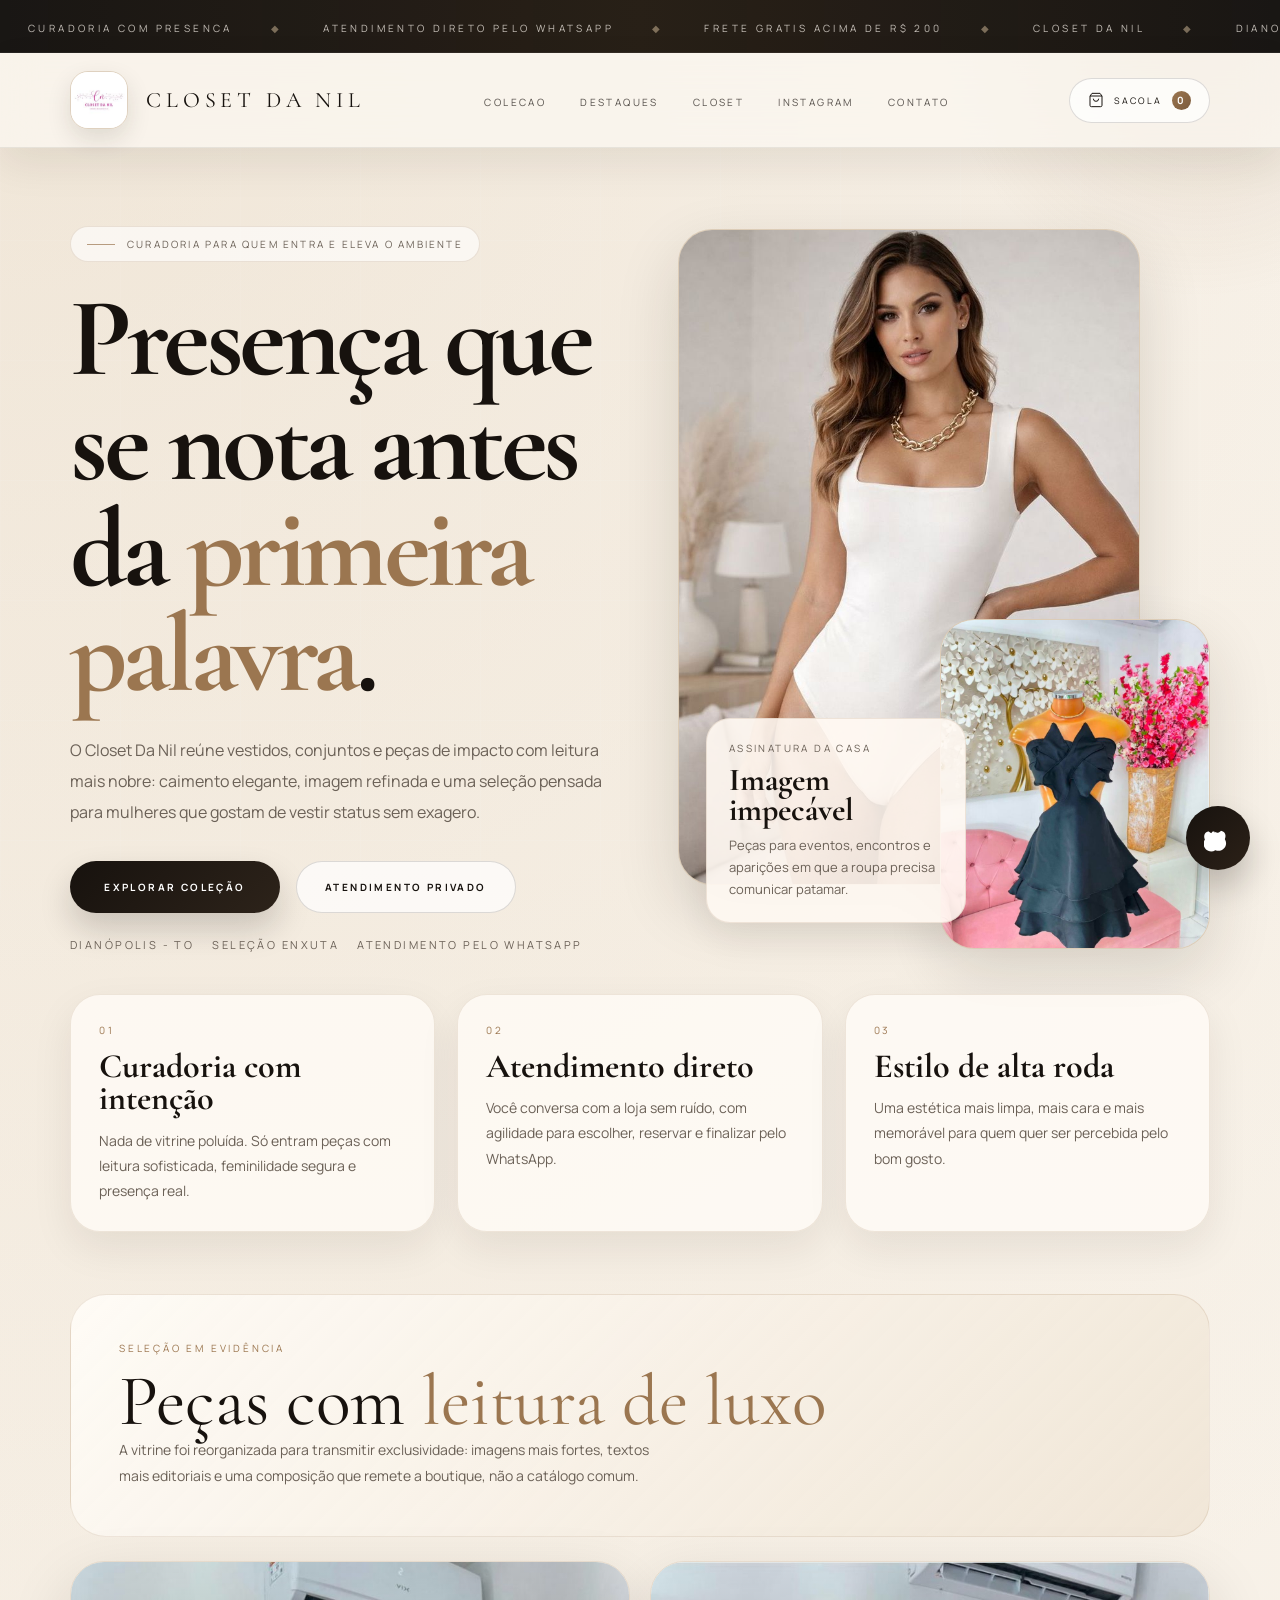
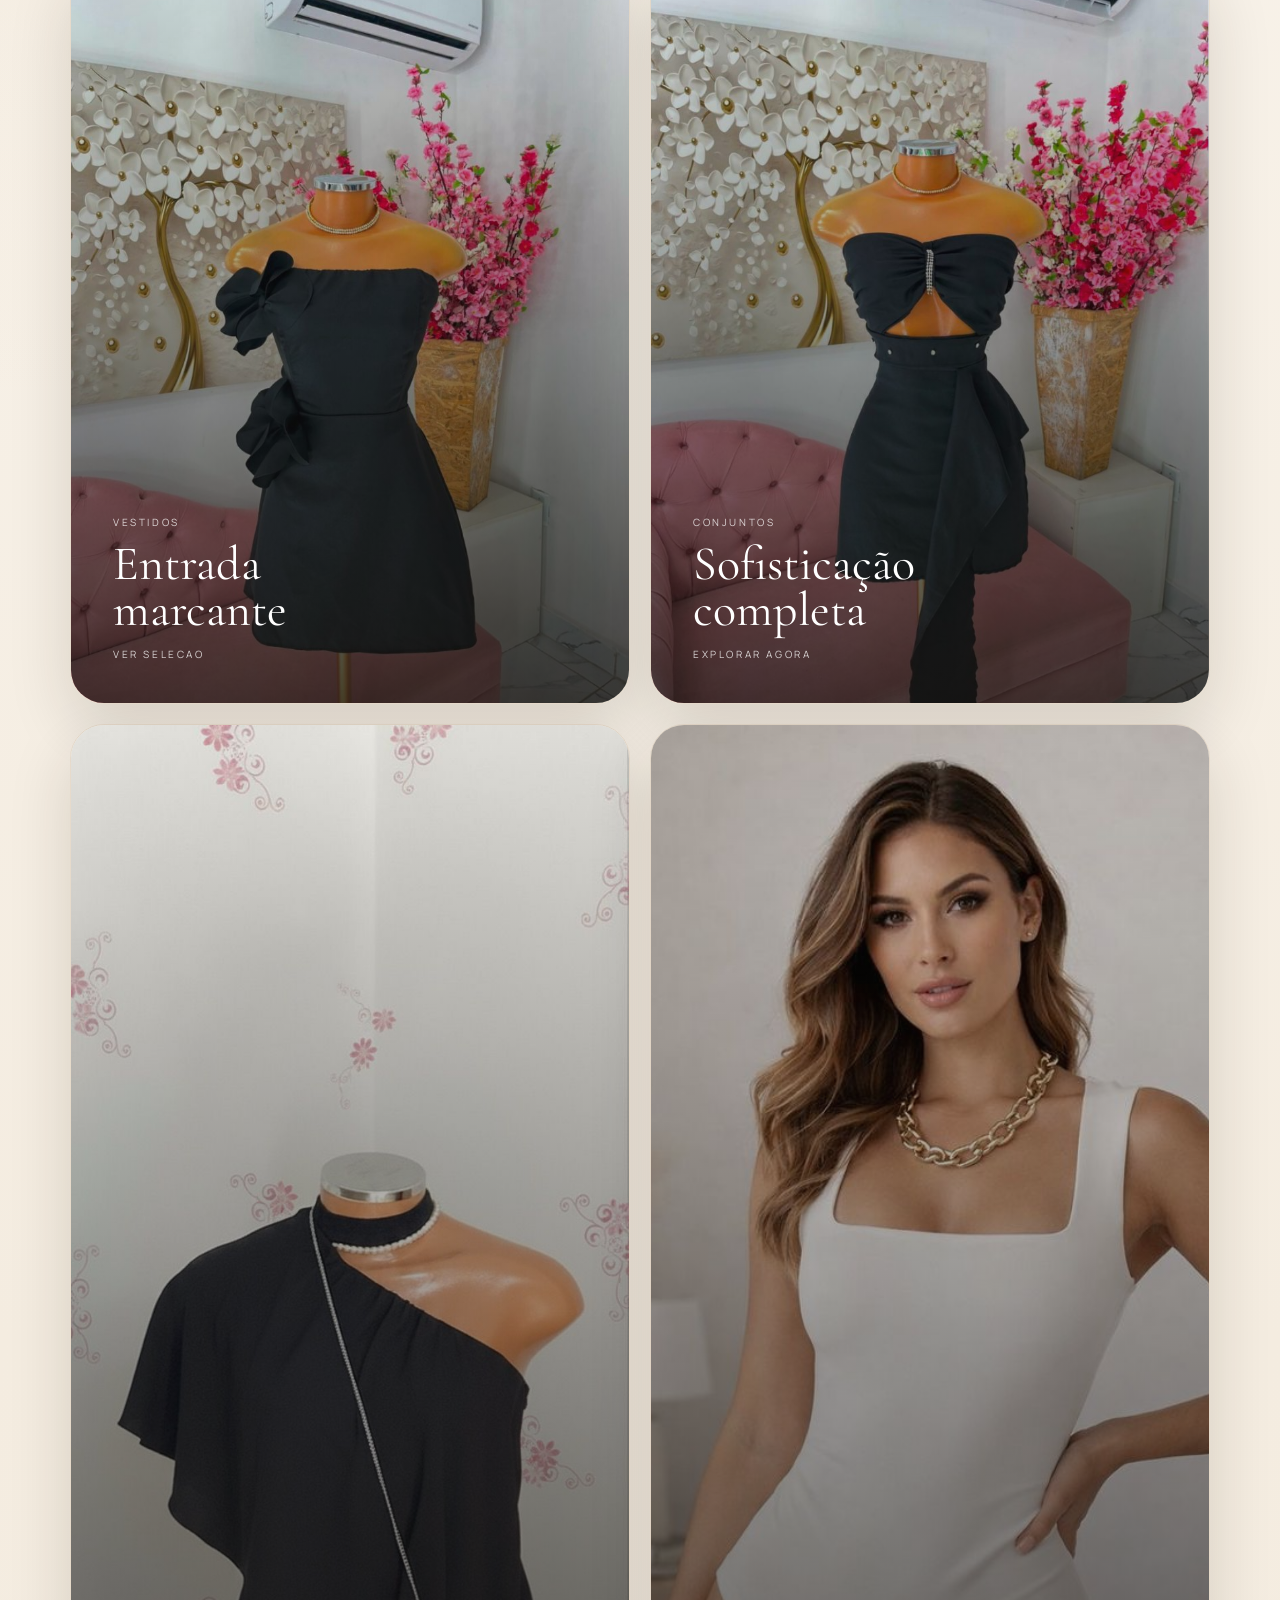
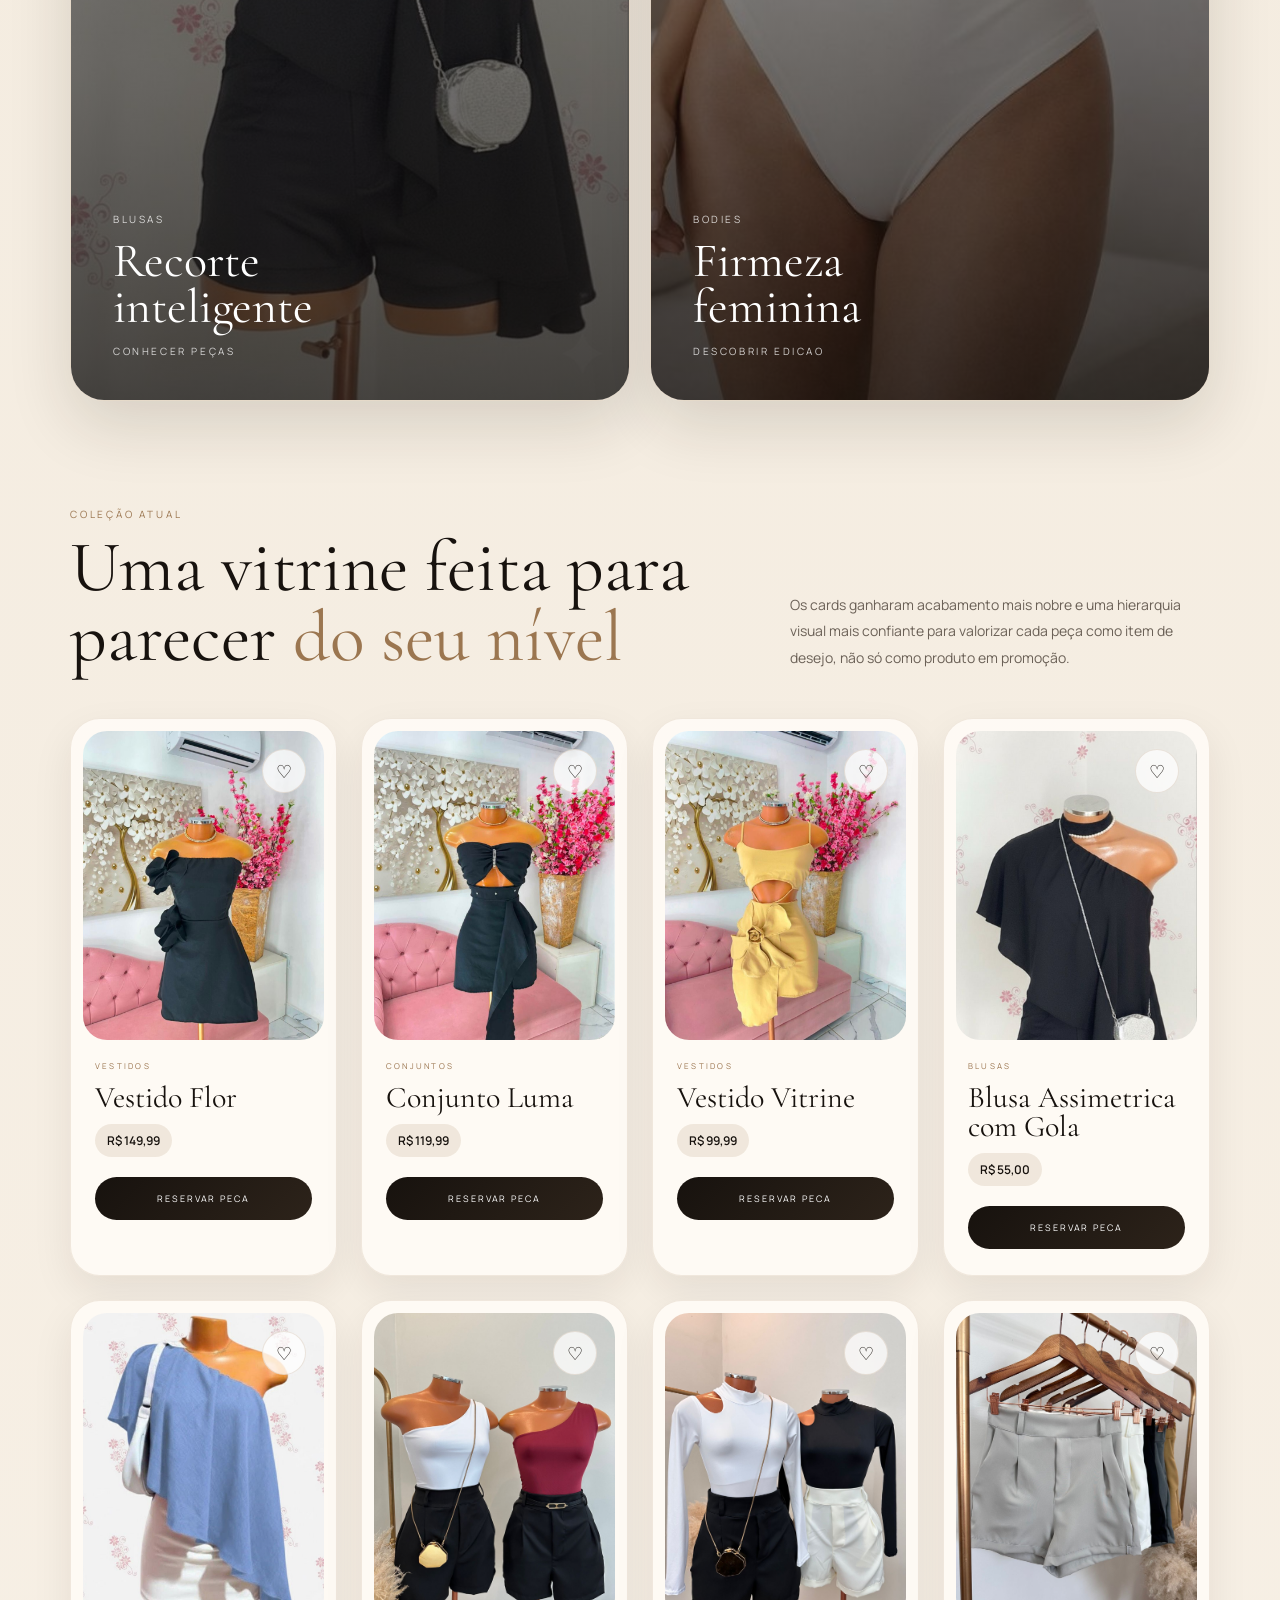
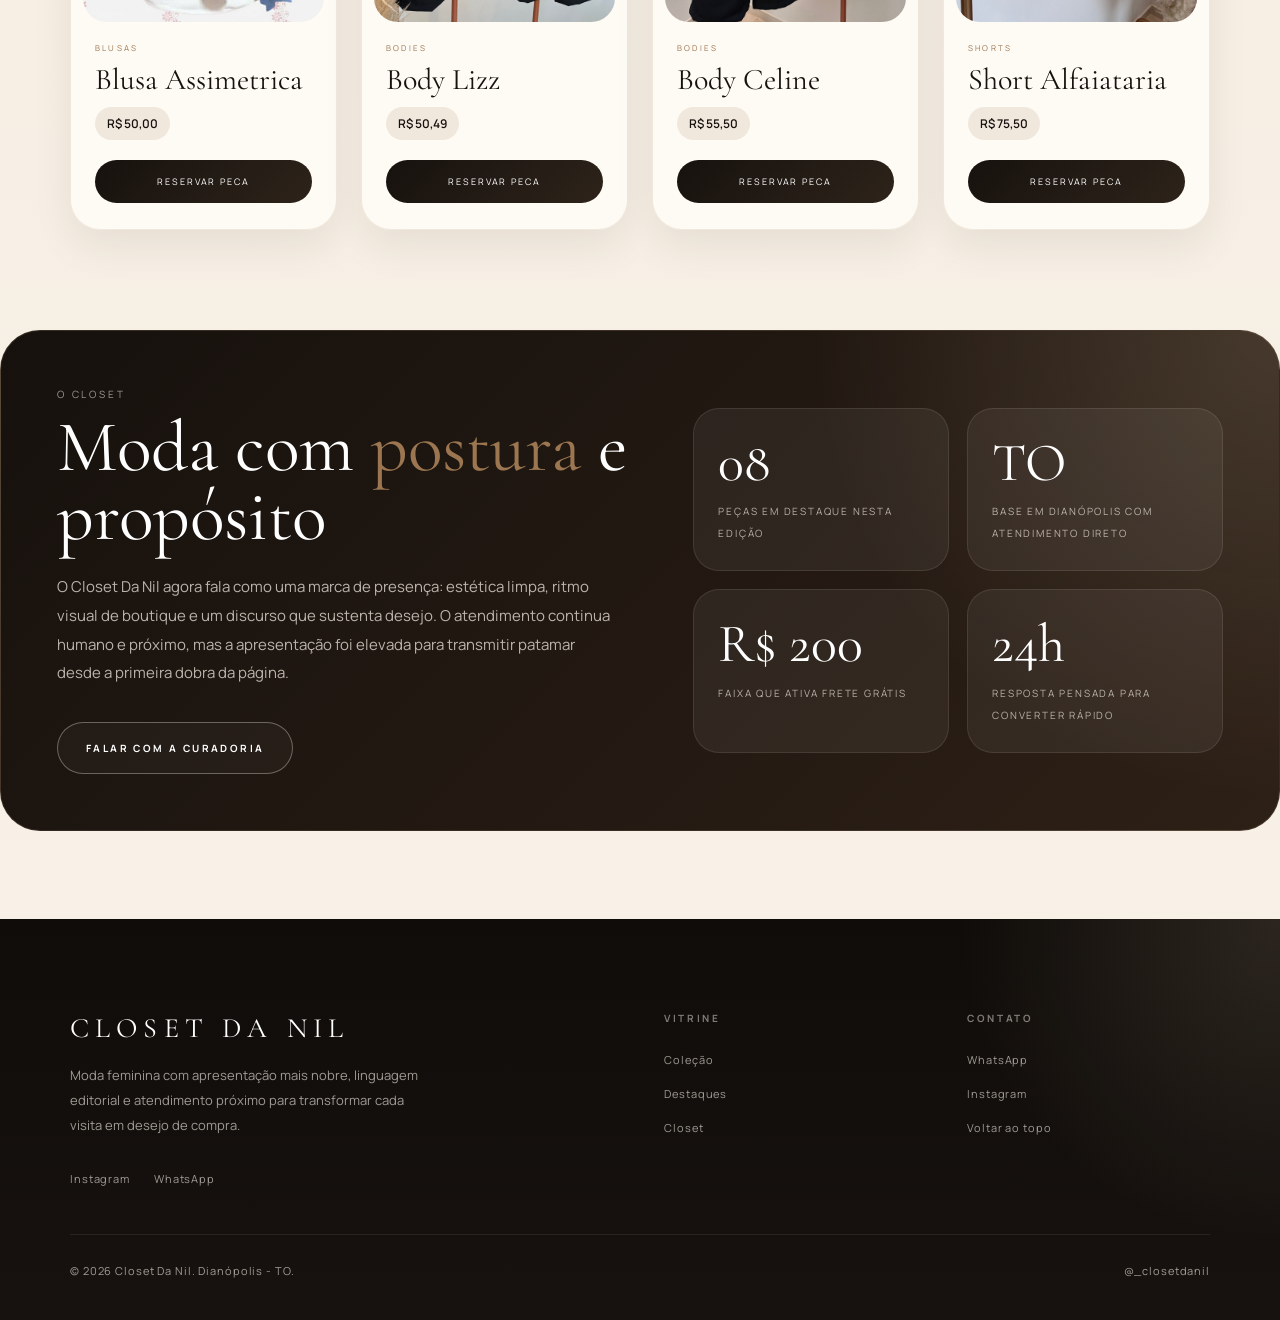
==== commit fa4cdbe6: "Update index.html" ====
--- a/index.html
+++ b/index.html
@@ -43,6 +43,10 @@
     overflow-x: hidden;
   }
 
+  body.is-loading {
+    overflow: hidden;
+  }
+
   body::before {
     content: "";
     position: fixed;
@@ -80,6 +84,149 @@
 
   button {
     font: inherit;
+  }
+
+  .fashion-intro {
+    position: fixed;
+    inset: 0;
+    z-index: 80;
+    display: flex;
+    align-items: center;
+    justify-content: center;
+    overflow: hidden;
+    background: #120f0c;
+    color: #f7f1e8;
+    transition: opacity 0.8s ease, visibility 0.8s ease;
+  }
+
+  .fashion-intro.is-complete,
+  .fashion-intro.is-skipped {
+    opacity: 0;
+    visibility: hidden;
+    pointer-events: none;
+  }
+
+  .fashion-intro__curtain {
+    position: absolute;
+    top: 0;
+    bottom: 0;
+    width: 50.5%;
+    background:
+      linear-gradient(180deg, rgba(247, 241, 232, 0.06), transparent 18%),
+      linear-gradient(135deg, #17120e, #241a13 65%, #120f0c);
+    transition: transform 1s cubic-bezier(0.76, 0, 0.24, 1);
+  }
+
+  .fashion-intro__curtain::after {
+    content: "";
+    position: absolute;
+    inset: 0;
+    background: repeating-linear-gradient(
+      90deg,
+      rgba(255, 255, 255, 0.05) 0,
+      rgba(255, 255, 255, 0.05) 1px,
+      transparent 1px,
+      transparent 34px
+    );
+    opacity: 0.18;
+  }
+
+  .fashion-intro__curtain--left { left: 0; }
+  .fashion-intro__curtain--right { right: 0; }
+
+  .fashion-intro__content {
+    position: relative;
+    z-index: 1;
+    width: min(92vw, 760px);
+    padding: 0 24px;
+    text-align: center;
+    transition: transform 0.7s ease, opacity 0.7s ease;
+  }
+
+  .fashion-intro__eyebrow,
+  .fashion-intro__subtitle {
+    text-transform: uppercase;
+    letter-spacing: 0.42em;
+    font-size: 10px;
+    color: rgba(247, 241, 232, 0.72);
+    overflow: hidden;
+  }
+
+  .fashion-intro__eyebrow span,
+  .fashion-intro__subtitle span {
+    display: inline-block;
+    transform: translateY(120%);
+    opacity: 0;
+    animation: introRise 0.85s cubic-bezier(0.22, 1, 0.36, 1) forwards;
+  }
+
+  .fashion-intro__eyebrow span { animation-delay: 0.12s; }
+  .fashion-intro__subtitle span { animation-delay: 0.42s; }
+
+  .fashion-intro__wordmark {
+    display: grid;
+    gap: 8px;
+    margin: 26px 0 24px;
+    font-family: 'Cormorant Garamond', serif;
+    font-size: clamp(58px, 13vw, 118px);
+    line-height: 0.84;
+    letter-spacing: 0.12em;
+    text-transform: uppercase;
+  }
+
+  .fashion-intro__wordmark span {
+    display: block;
+    overflow: hidden;
+  }
+
+  .fashion-intro__wordmark i {
+    display: block;
+    font-style: normal;
+    transform: translateY(120%);
+    opacity: 0;
+    animation: introRise 0.95s cubic-bezier(0.22, 1, 0.36, 1) forwards;
+  }
+
+  .fashion-intro__wordmark span:first-child i { animation-delay: 0.18s; }
+  .fashion-intro__wordmark span:last-child i { animation-delay: 0.28s; }
+
+  .fashion-intro__rule {
+    width: min(420px, 72vw);
+    height: 1px;
+    margin: 24px auto 20px;
+    transform: scaleX(0);
+    transform-origin: center;
+    background: linear-gradient(90deg, transparent, rgba(247, 241, 232, 0.84), transparent);
+    animation: introRule 0.8s cubic-bezier(0.22, 1, 0.36, 1) 0.34s forwards;
+  }
+
+  .fashion-intro.is-complete .fashion-intro__curtain--left {
+    transform: translateX(-103%);
+  }
+
+  .fashion-intro.is-complete .fashion-intro__curtain--right {
+    transform: translateX(103%);
+  }
+
+  .fashion-intro.is-complete .fashion-intro__content {
+    opacity: 0;
+    transform: scale(0.96);
+  }
+
+  @keyframes introRise {
+    from {
+      opacity: 0;
+      transform: translateY(120%);
+    }
+    to {
+      opacity: 1;
+      transform: translateY(0);
+    }
+  }
+
+  @keyframes introRule {
+    from { transform: scaleX(0); opacity: 0; }
+    to { transform: scaleX(1); opacity: 1; }
   }
 
   .marquee-wrap {
@@ -1168,6 +1315,9 @@
   }
 
   @media (max-width: 760px) {
+    .fashion-intro__eyebrow,
+    .fashion-intro__subtitle { letter-spacing: 0.28em; }
+    .fashion-intro__wordmark { gap: 4px; }
     .logo-text { font-size: 16px; letter-spacing: 0.18em; }
     .hero { padding-top: 52px; }
     .hero h1 { font-size: clamp(50px, 18vw, 76px); }
@@ -1201,7 +1351,20 @@
   }
 </style>
 </head>
-<body>
+<body class="is-loading">
+<div class="fashion-intro" aria-hidden="true">
+  <div class="fashion-intro__curtain fashion-intro__curtain--left"></div>
+  <div class="fashion-intro__curtain fashion-intro__curtain--right"></div>
+  <div class="fashion-intro__content">
+    <p class="fashion-intro__eyebrow"><span>Maison edit 2026</span></p>
+    <div class="fashion-intro__wordmark">
+      <span><i>Closet</i></span>
+      <span><i>Da Nil</i></span>
+    </div>
+    <div class="fashion-intro__rule"></div>
+    <p class="fashion-intro__subtitle"><span>Presenca que veste status</span></p>
+  </div>
+</div>
 <div class="marquee-wrap">
   <div class="marquee-track">
     <span>Curadoria com presenca</span><span class="dot">◆</span>
@@ -1455,6 +1618,15 @@
   const navMenuBtn = document.querySelector('.nav-menu-btn');
   const dropdown = document.getElementById('dropdown-carrinho');
   const modal = document.getElementById('productModal');
+  const intro = document.querySelector('.fashion-intro');
+  const shouldReduceMotion = window.matchMedia('(prefers-reduced-motion: reduce)').matches;
+  let introSeen = false;
+
+  try {
+    introSeen = sessionStorage.getItem('closet-intro-seen') === '1';
+  } catch (error) {
+    introSeen = false;
+  }
 
   function valorNumerico(preco) {
     return Number(preco.replace('R$', '').replace(/\./g, '').replace(',', '.').trim());
@@ -1574,6 +1746,37 @@
     alert('Peca salva como inspiracao.');
   }
 
+  function finalizarIntro(skip = false) {
+    if (!intro) {
+      document.body.classList.remove('is-loading');
+      return;
+    }
+
+    intro.classList.add(skip ? 'is-skipped' : 'is-complete');
+
+    setTimeout(() => {
+      document.body.classList.remove('is-loading');
+    }, skip ? 0 : 760);
+  }
+
+  function iniciarIntro() {
+    if (!intro) return;
+
+    if (shouldReduceMotion || introSeen) {
+      finalizarIntro(true);
+      return;
+    }
+
+    window.setTimeout(() => {
+      finalizarIntro(false);
+      try {
+        sessionStorage.setItem('closet-intro-seen', '1');
+      } catch (error) {
+        /* no-op: local preview can block storage */
+      }
+    }, 1850);
+  }
+
   navMenuBtn.addEventListener('click', () => {
     const aberto = nav.classList.toggle('is-open');
     navMenuBtn.setAttribute('aria-expanded', aberto ? 'true' : 'false');
@@ -1611,6 +1814,7 @@
 
   revealEls.forEach((element) => observer.observe(element));
   atualizarCarrinho();
+  iniciarIntro();
 </script>
 </body>
 </html>
